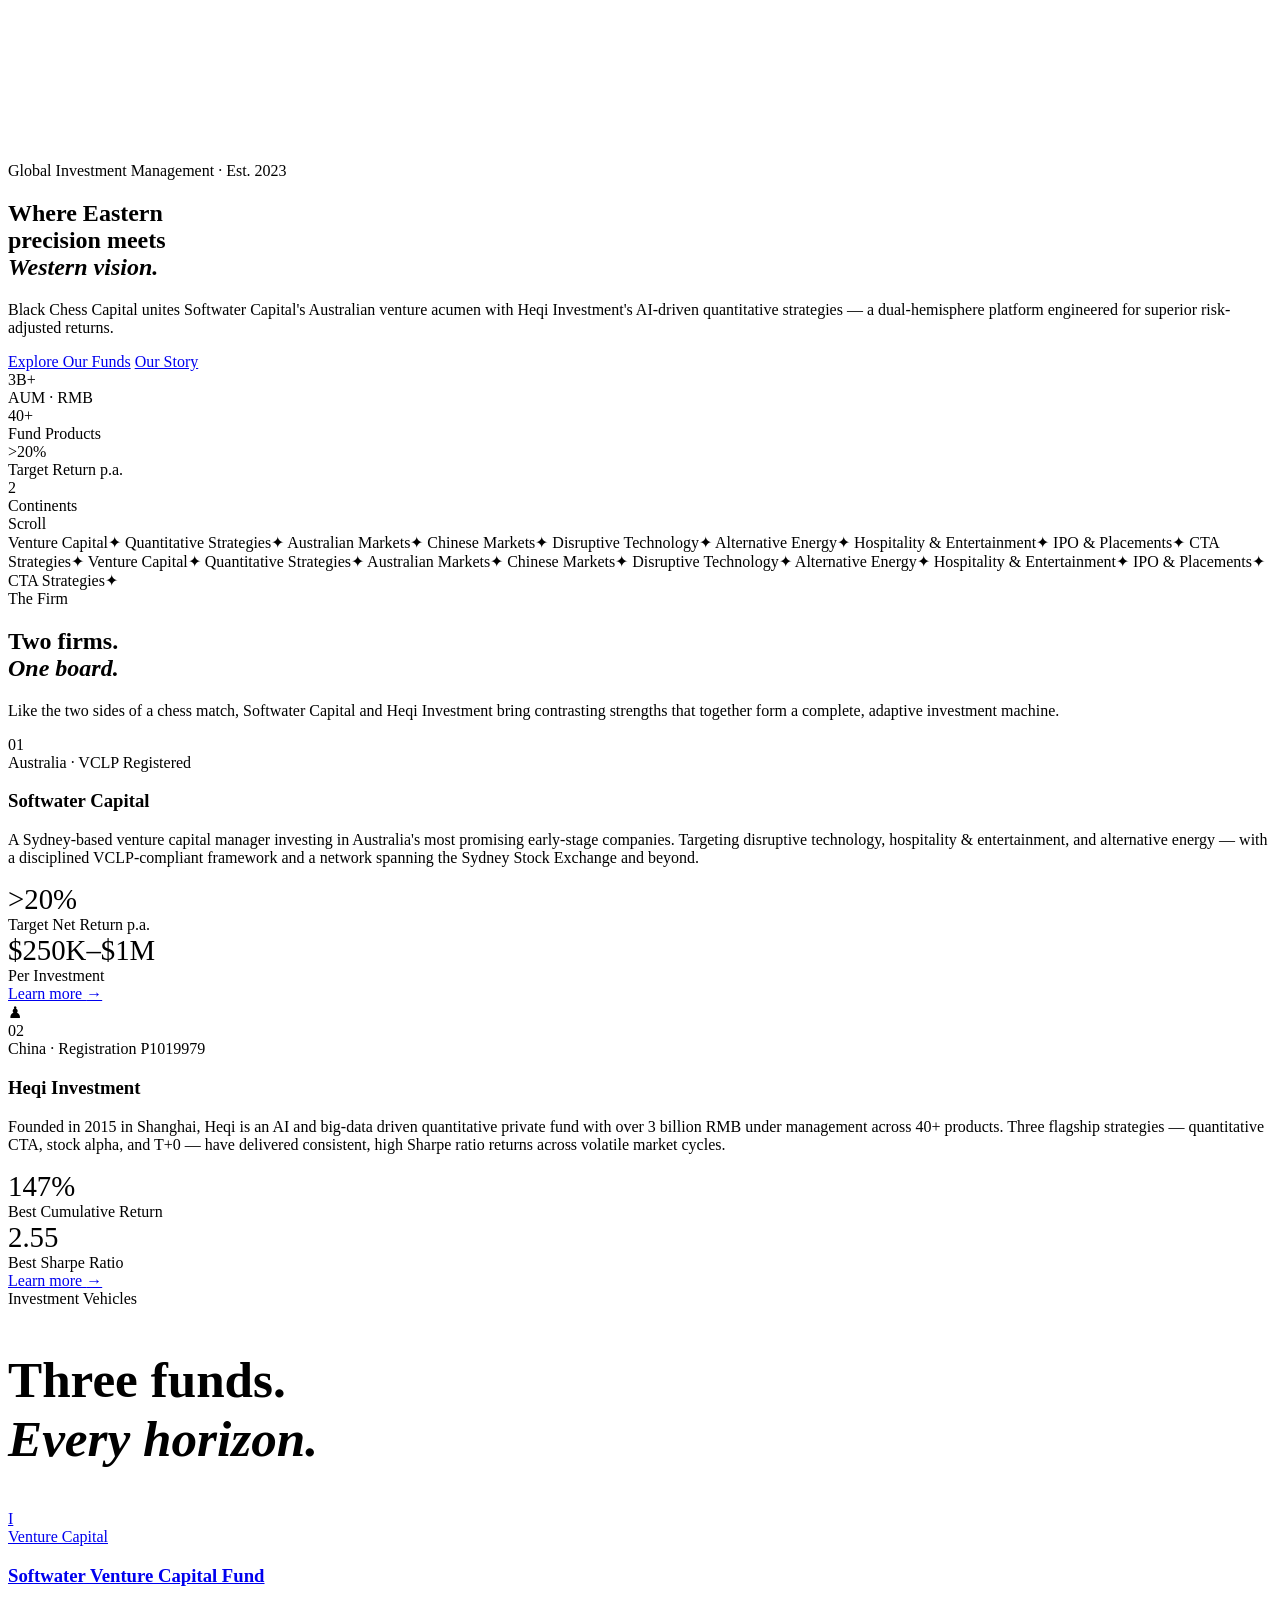
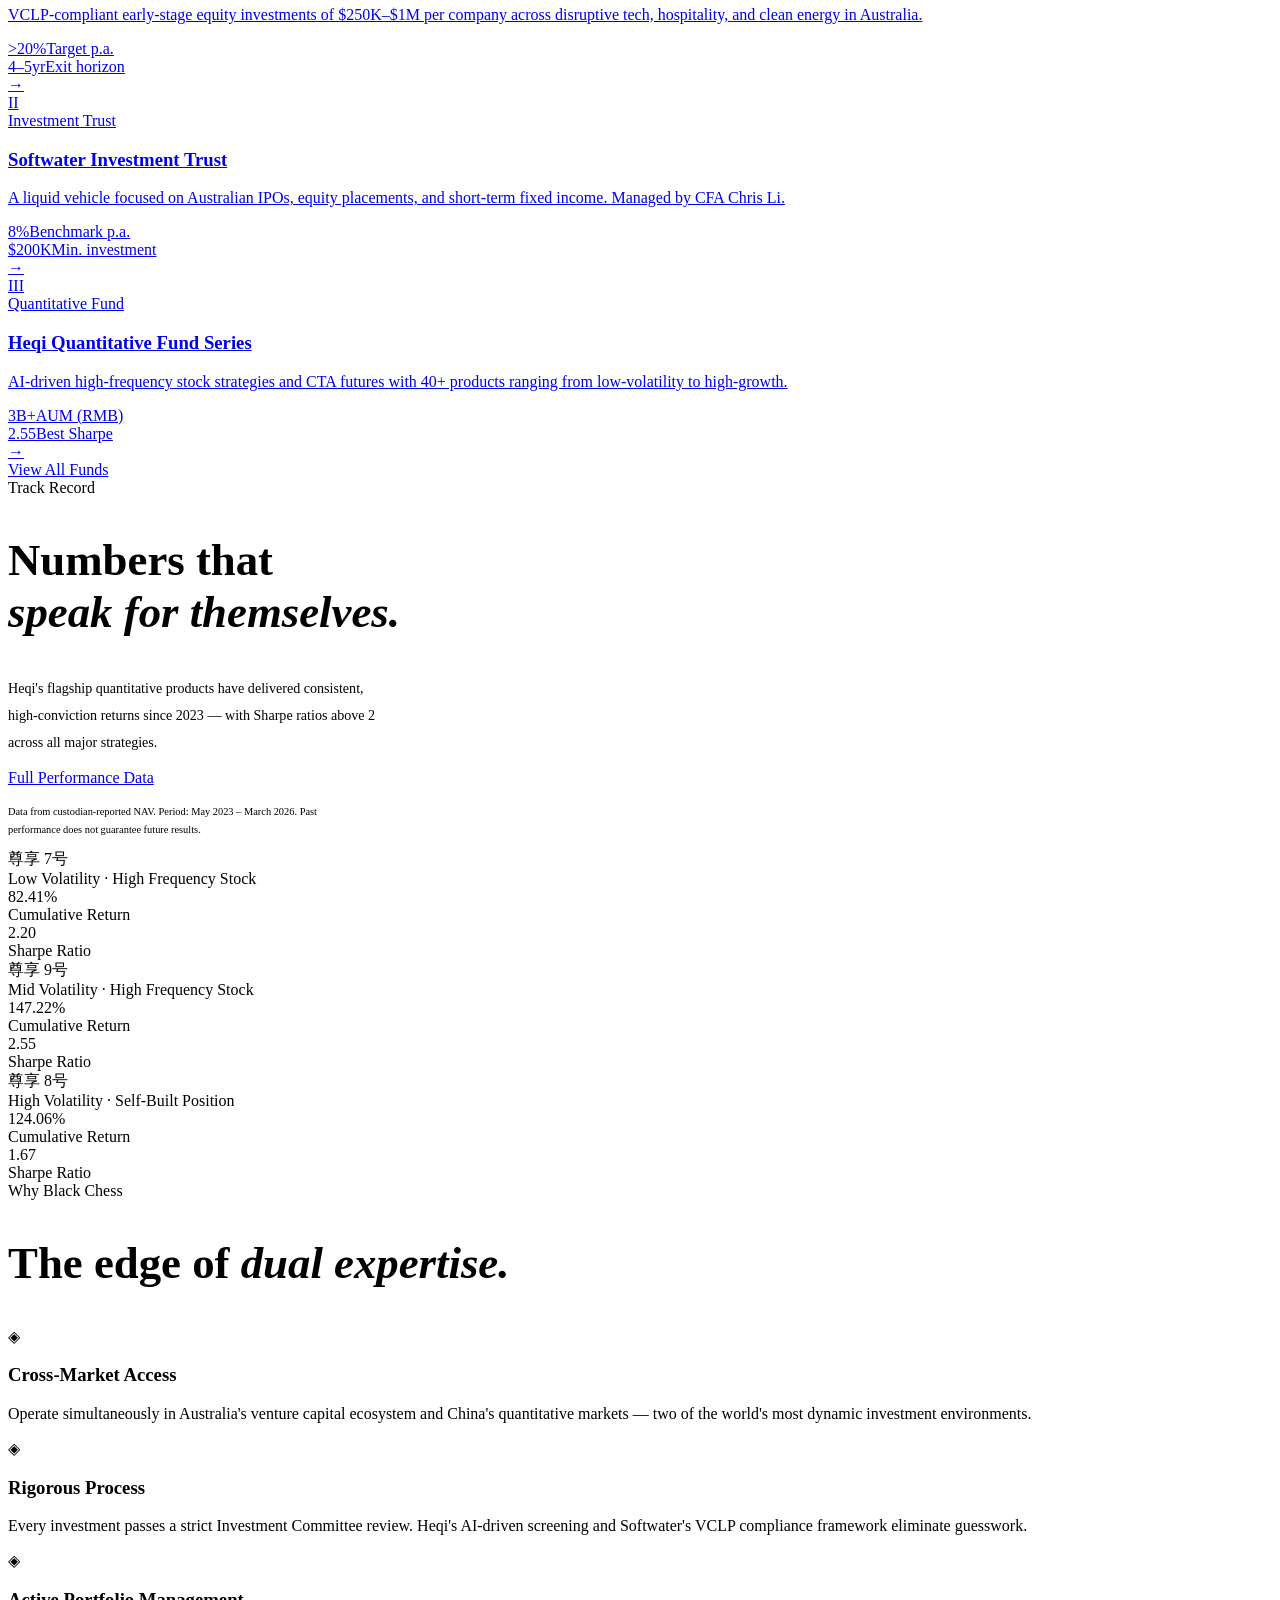
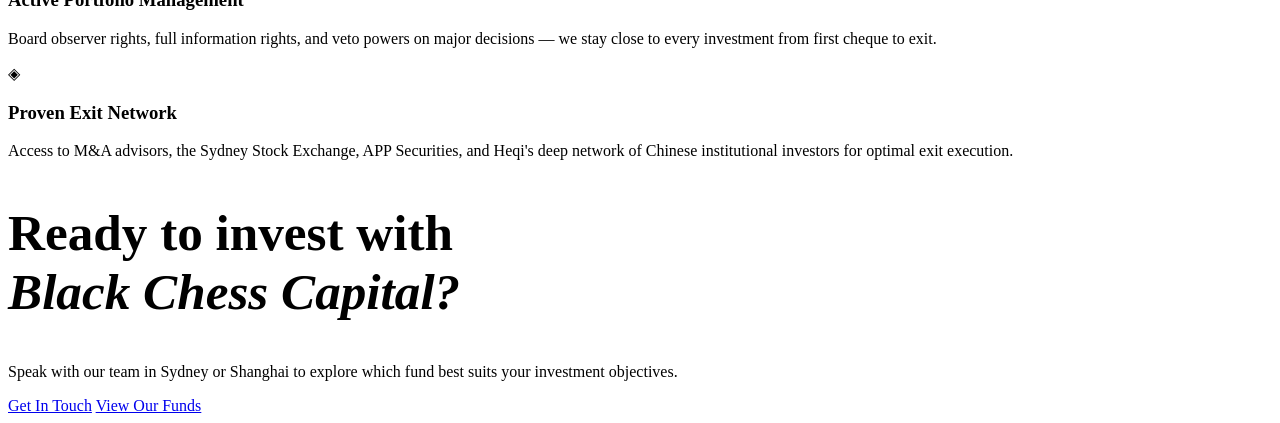
==== static/index.html @ c675e791 "move files" ====
<!DOCTYPE html>
<html lang="en">
<head>
  <meta charset="UTF-8">
  <meta name="viewport" content="width=device-width, initial-scale=1.0">
  <title>Black Chess Capital — Global Investment Management</title>
  <meta name="description" content="Black Chess Capital combines Softwater Capital's Australian venture expertise with Heqi Investment's quantitative precision — a dual-hemisphere platform for sophisticated global investors.">
  <link rel="stylesheet" href="css/global.css">
  <link rel="stylesheet" href="css/home.css">
</head>
<body>

<!-- ═══════════════════════════════════════════════
  HERO
═══════════════════════════════════════════════ -->
<section id="hero">
  <div class="hero-bg"></div>
  <canvas id="hero-canvas"></canvas>

  <div class="hero-content">
    <div class="eyebrow reveal">Global Investment Management · Est. 2023</div>

    <h1 class="display hero-title reveal reveal-delay-1">
      Where Eastern<br>precision meets<br><em>Western vision.</em>
    </h1>

    <p class="hero-desc reveal reveal-delay-2">
      Black Chess Capital unites Softwater Capital's Australian venture acumen 
      with Heqi Investment's AI-driven quantitative strategies — a 
      dual-hemisphere platform engineered for superior risk-adjusted returns.
    </p>

    <div class="hero-cta reveal reveal-delay-3">
      <a href="funds.html" class="btn btn-gold btn-arrow">Explore Our Funds</a>
      <a href="about.html" class="btn btn-outline">Our Story</a>
    </div>
  </div>

  <div class="hero-stats reveal reveal-delay-4">
    <div class="hero-stat">
      <div class="stat-num">3B<span class="stat-plus">+</span></div>
      <div class="stat-label">AUM · RMB</div>
    </div>
    <div class="hero-stat-divider"></div>
    <div class="hero-stat">
      <div class="stat-num">40<span class="stat-plus">+</span></div>
      <div class="stat-label">Fund Products</div>
    </div>
    <div class="hero-stat-divider"></div>
    <div class="hero-stat">
      <div class="stat-num">&gt;20<span class="stat-plus">%</span></div>
      <div class="stat-label">Target Return p.a.</div>
    </div>
    <div class="hero-stat-divider"></div>
    <div class="hero-stat">
      <div class="stat-num">2</div>
      <div class="stat-label">Continents</div>
    </div>
  </div>

  <div class="hero-scroll">
    <div class="scroll-line"></div>
    <span>Scroll</span>
  </div>
</section>

<!-- ═══════════════════════════════════════════════
  INTRO MARQUEE
═══════════════════════════════════════════════ -->
<div class="marquee-wrap">
  <div class="marquee-track">
    <span>Venture Capital</span><span class="sep">✦</span>
    <span>Quantitative Strategies</span><span class="sep">✦</span>
    <span>Australian Markets</span><span class="sep">✦</span>
    <span>Chinese Markets</span><span class="sep">✦</span>
    <span>Disruptive Technology</span><span class="sep">✦</span>
    <span>Alternative Energy</span><span class="sep">✦</span>
    <span>Hospitality &amp; Entertainment</span><span class="sep">✦</span>
    <span>IPO &amp; Placements</span><span class="sep">✦</span>
    <span>CTA Strategies</span><span class="sep">✦</span>
    <span>Venture Capital</span><span class="sep">✦</span>
    <span>Quantitative Strategies</span><span class="sep">✦</span>
    <span>Australian Markets</span><span class="sep">✦</span>
    <span>Chinese Markets</span><span class="sep">✦</span>
    <span>Disruptive Technology</span><span class="sep">✦</span>
    <span>Alternative Energy</span><span class="sep">✦</span>
    <span>Hospitality &amp; Entertainment</span><span class="sep">✦</span>
    <span>IPO &amp; Placements</span><span class="sep">✦</span>
    <span>CTA Strategies</span><span class="sep">✦</span>
  </div>
</div>

<!-- ═══════════════════════════════════════════════
  TWO PILLARS
═══════════════════════════════════════════════ -->
<section class="section" id="pillars">
  <div class="container">
    <div class="pillars-header reveal">
      <div class="eyebrow">The Firm</div>
      <h2 class="display pillars-title">Two firms.<br><em>One board.</em></h2>
      <p class="pillars-sub">
        Like the two sides of a chess match, Softwater Capital and Heqi Investment 
        bring contrasting strengths that together form a complete, adaptive investment machine.
      </p>
    </div>

    <div class="pillars-grid">
      <!-- Softwater -->
      <div class="pillar-card reveal reveal-delay-1">
        <div class="pillar-num">01</div>
        <div class="pillar-badge">Australia · VCLP Registered</div>
        <h3 class="pillar-name">Softwater Capital</h3>
        <p class="pillar-desc">
          A Sydney-based venture capital manager investing in Australia's most 
          promising early-stage companies. Targeting disruptive technology, 
          hospitality &amp; entertainment, and alternative energy — with a 
          disciplined VCLP-compliant framework and a network spanning the 
          Sydney Stock Exchange and beyond.
        </p>
        <div class="pillar-metrics">
          <div>
            <div class="stat-num" style="font-size:1.8rem;">&gt;20%</div>
            <div class="stat-label">Target Net Return p.a.</div>
          </div>
          <div>
            <div class="stat-num" style="font-size:1.8rem;">$250K–$1M</div>
            <div class="stat-label">Per Investment</div>
          </div>
        </div>
        <a href="about.html#softwater" class="pillar-link">
          Learn more <span>→</span>
        </a>
      </div>

      <!-- Divider chess piece -->
      <div class="pillars-divider reveal reveal-delay-2">
        <div class="chess-glyph">♟</div>
      </div>

      <!-- Heqi -->
      <div class="pillar-card reveal reveal-delay-3">
        <div class="pillar-num">02</div>
        <div class="pillar-badge">China · Registration P1019979</div>
        <h3 class="pillar-name">Heqi Investment</h3>
        <p class="pillar-desc">
          Founded in 2015 in Shanghai, Heqi is an AI and big-data driven 
          quantitative private fund with over 3 billion RMB under management 
          across 40+ products. Three flagship strategies — quantitative CTA, 
          stock alpha, and T+0 — have delivered consistent, high Sharpe ratio 
          returns across volatile market cycles.
        </p>
        <div class="pillar-metrics">
          <div>
            <div class="stat-num" style="font-size:1.8rem;">147%</div>
            <div class="stat-label">Best Cumulative Return</div>
          </div>
          <div>
            <div class="stat-num" style="font-size:1.8rem;">2.55</div>
            <div class="stat-label">Best Sharpe Ratio</div>
          </div>
        </div>
        <a href="about.html#heqi" class="pillar-link">
          Learn more <span>→</span>
        </a>
      </div>
    </div>
  </div>
</section>

<div class="divider"></div>

<!-- ═══════════════════════════════════════════════
  FUNDS OVERVIEW
═══════════════════════════════════════════════ -->
<section class="section" id="funds-overview">
  <div class="container">
    <div class="section-header reveal">
      <div class="eyebrow">Investment Vehicles</div>
      <h2 class="display" style="font-size:clamp(2.2rem,4vw,3.2rem);">Three funds.<br><em>Every horizon.</em></h2>
    </div>

    <div class="funds-grid">
      <a href="funds.html#vc-fund" class="fund-tile reveal reveal-delay-1">
        <div class="fund-tile-num">I</div>
        <div class="fund-tile-tag">Venture Capital</div>
        <h3 class="fund-tile-name">Softwater Venture Capital Fund</h3>
        <p class="fund-tile-desc">
          VCLP-compliant early-stage equity investments of $250K–$1M per company 
          across disruptive tech, hospitality, and clean energy in Australia.
        </p>
        <div class="fund-tile-stats">
          <div><span class="fund-stat-val">&gt;20%</span><span class="fund-stat-lbl">Target p.a.</span></div>
          <div><span class="fund-stat-val">4–5yr</span><span class="fund-stat-lbl">Exit horizon</span></div>
        </div>
        <div class="fund-tile-arrow">→</div>
      </a>

      <a href="funds.html#trust" class="fund-tile reveal reveal-delay-2">
        <div class="fund-tile-num">II</div>
        <div class="fund-tile-tag">Investment Trust</div>
        <h3 class="fund-tile-name">Softwater Investment Trust</h3>
        <p class="fund-tile-desc">
          A liquid vehicle focused on Australian IPOs, equity placements, 
          and short-term fixed income. Managed by CFA Chris Li.
        </p>
        <div class="fund-tile-stats">
          <div><span class="fund-stat-val">8%</span><span class="fund-stat-lbl">Benchmark p.a.</span></div>
          <div><span class="fund-stat-val">$200K</span><span class="fund-stat-lbl">Min. investment</span></div>
        </div>
        <div class="fund-tile-arrow">→</div>
      </a>

      <a href="funds.html#heqi" class="fund-tile reveal reveal-delay-3">
        <div class="fund-tile-num">III</div>
        <div class="fund-tile-tag">Quantitative Fund</div>
        <h3 class="fund-tile-name">Heqi Quantitative Fund Series</h3>
        <p class="fund-tile-desc">
          AI-driven high-frequency stock strategies and CTA futures 
          with 40+ products ranging from low-volatility to high-growth.
        </p>
        <div class="fund-tile-stats">
          <div><span class="fund-stat-val">3B+</span><span class="fund-stat-lbl">AUM (RMB)</span></div>
          <div><span class="fund-stat-val">2.55</span><span class="fund-stat-lbl">Best Sharpe</span></div>
        </div>
        <div class="fund-tile-arrow">→</div>
      </a>
    </div>

    <div class="funds-cta reveal">
      <a href="funds.html" class="btn btn-outline btn-arrow">View All Funds</a>
    </div>
  </div>
</section>

<div class="divider"></div>

<!-- ═══════════════════════════════════════════════
  PERFORMANCE SNAPSHOT
═══════════════════════════════════════════════ -->
<section class="section" id="perf-snapshot">
  <div class="container">
    <div class="perf-layout">
      <div class="perf-left reveal">
        <div class="eyebrow">Track Record</div>
        <h2 class="display" style="font-size:clamp(2rem,3.5vw,3rem);">
          Numbers that<br><em>speak for themselves.</em>
        </h2>
        <p style="font-size:0.88rem; color:var(--muted); margin-top:1.5rem; line-height:1.9; max-width:380px;">
          Heqi's flagship quantitative products have delivered consistent, 
          high-conviction returns since 2023 — with Sharpe ratios above 2 
          across all major strategies.
        </p>
        <a href="performance.html" class="btn btn-gold btn-arrow" style="margin-top:2rem;">
          Full Performance Data
        </a>
        <p style="font-size:0.65rem; color:var(--muted2); margin-top:1rem; max-width:320px; line-height:1.7;">
          Data from custodian-reported NAV. Period: May 2023 – March 2026. 
          Past performance does not guarantee future results.
        </p>
      </div>

      <div class="perf-right">
        <div class="perf-card reveal reveal-delay-1">
          <div class="perf-card-name">尊享 7号</div>
          <div class="perf-card-strategy">Low Volatility · High Frequency Stock</div>
          <div class="perf-card-nums">
            <div>
              <div class="perf-big-num">82.41%</div>
              <div class="stat-label">Cumulative Return</div>
            </div>
            <div>
              <div class="perf-big-num">2.20</div>
              <div class="stat-label">Sharpe Ratio</div>
            </div>
          </div>
          <div class="perf-bar-wrap">
            <div class="perf-bar" style="--w:56%"></div>
          </div>
        </div>

        <div class="perf-card reveal reveal-delay-2">
          <div class="perf-card-name">尊享 9号</div>
          <div class="perf-card-strategy">Mid Volatility · High Frequency Stock</div>
          <div class="perf-card-nums">
            <div>
              <div class="perf-big-num">147.22%</div>
              <div class="stat-label">Cumulative Return</div>
            </div>
            <div>
              <div class="perf-big-num">2.55</div>
              <div class="stat-label">Sharpe Ratio</div>
            </div>
          </div>
          <div class="perf-bar-wrap">
            <div class="perf-bar" style="--w:100%"></div>
          </div>
        </div>

        <div class="perf-card reveal reveal-delay-3">
          <div class="perf-card-name">尊享 8号</div>
          <div class="perf-card-strategy">High Volatility · Self-Built Position</div>
          <div class="perf-card-nums">
            <div>
              <div class="perf-big-num">124.06%</div>
              <div class="stat-label">Cumulative Return</div>
            </div>
            <div>
              <div class="perf-big-num">1.67</div>
              <div class="stat-label">Sharpe Ratio</div>
            </div>
          </div>
          <div class="perf-bar-wrap">
            <div class="perf-bar" style="--w:84%"></div>
          </div>
        </div>
      </div>
    </div>
  </div>
</section>

<div class="divider"></div>

<!-- ═══════════════════════════════════════════════
  WHY BLACK CHESS
═══════════════════════════════════════════════ -->
<section class="section" id="why">
  <div class="container">
    <div class="why-header reveal">
      <div class="eyebrow">Why Black Chess</div>
      <h2 class="display" style="font-size:clamp(2rem,3.5vw,3rem);">
        The edge of <em>dual expertise.</em>
      </h2>
    </div>

    <div class="why-grid">
      <div class="why-item reveal reveal-delay-1">
        <div class="why-icon">◈</div>
        <h3 class="why-title">Cross-Market Access</h3>
        <p class="why-desc">
          Operate simultaneously in Australia's venture capital ecosystem and 
          China's quantitative markets — two of the world's most dynamic 
          investment environments.
        </p>
      </div>
      <div class="why-item reveal reveal-delay-2">
        <div class="why-icon">◈</div>
        <h3 class="why-title">Rigorous Process</h3>
        <p class="why-desc">
          Every investment passes a strict Investment Committee review. 
          Heqi's AI-driven screening and Softwater's VCLP compliance 
          framework eliminate guesswork.
        </p>
      </div>
      <div class="why-item reveal reveal-delay-3">
        <div class="why-icon">◈</div>
        <h3 class="why-title">Active Portfolio Management</h3>
        <p class="why-desc">
          Board observer rights, full information rights, and veto powers on 
          major decisions — we stay close to every investment from first 
          cheque to exit.
        </p>
      </div>
      <div class="why-item reveal reveal-delay-4">
        <div class="why-icon">◈</div>
        <h3 class="why-title">Proven Exit Network</h3>
        <p class="why-desc">
          Access to M&amp;A advisors, the Sydney Stock Exchange, APP Securities, 
          and Heqi's deep network of Chinese institutional investors for 
          optimal exit execution.
        </p>
      </div>
    </div>
  </div>
</section>

<!-- ═══════════════════════════════════════════════
  CTA BANNER
═══════════════════════════════════════════════ -->
<section id="cta-banner">
  <div class="cta-banner-inner reveal">
    <h2 class="display" style="font-size:clamp(2rem,4vw,3.2rem);">
      Ready to invest with<br><em>Black Chess Capital?</em>
    </h2>
    <p>
      Speak with our team in Sydney or Shanghai to explore 
      which fund best suits your investment objectives.
    </p>
    <div class="cta-banner-btns">
      <a href="contact.html" class="btn btn-gold btn-arrow">Get In Touch</a>
      <a href="funds.html" class="btn btn-outline">View Our Funds</a>
    </div>
  </div>
</section>

<script src="js/components.js"></script>
<script src="js/home.js"></script>
</body>
</html>
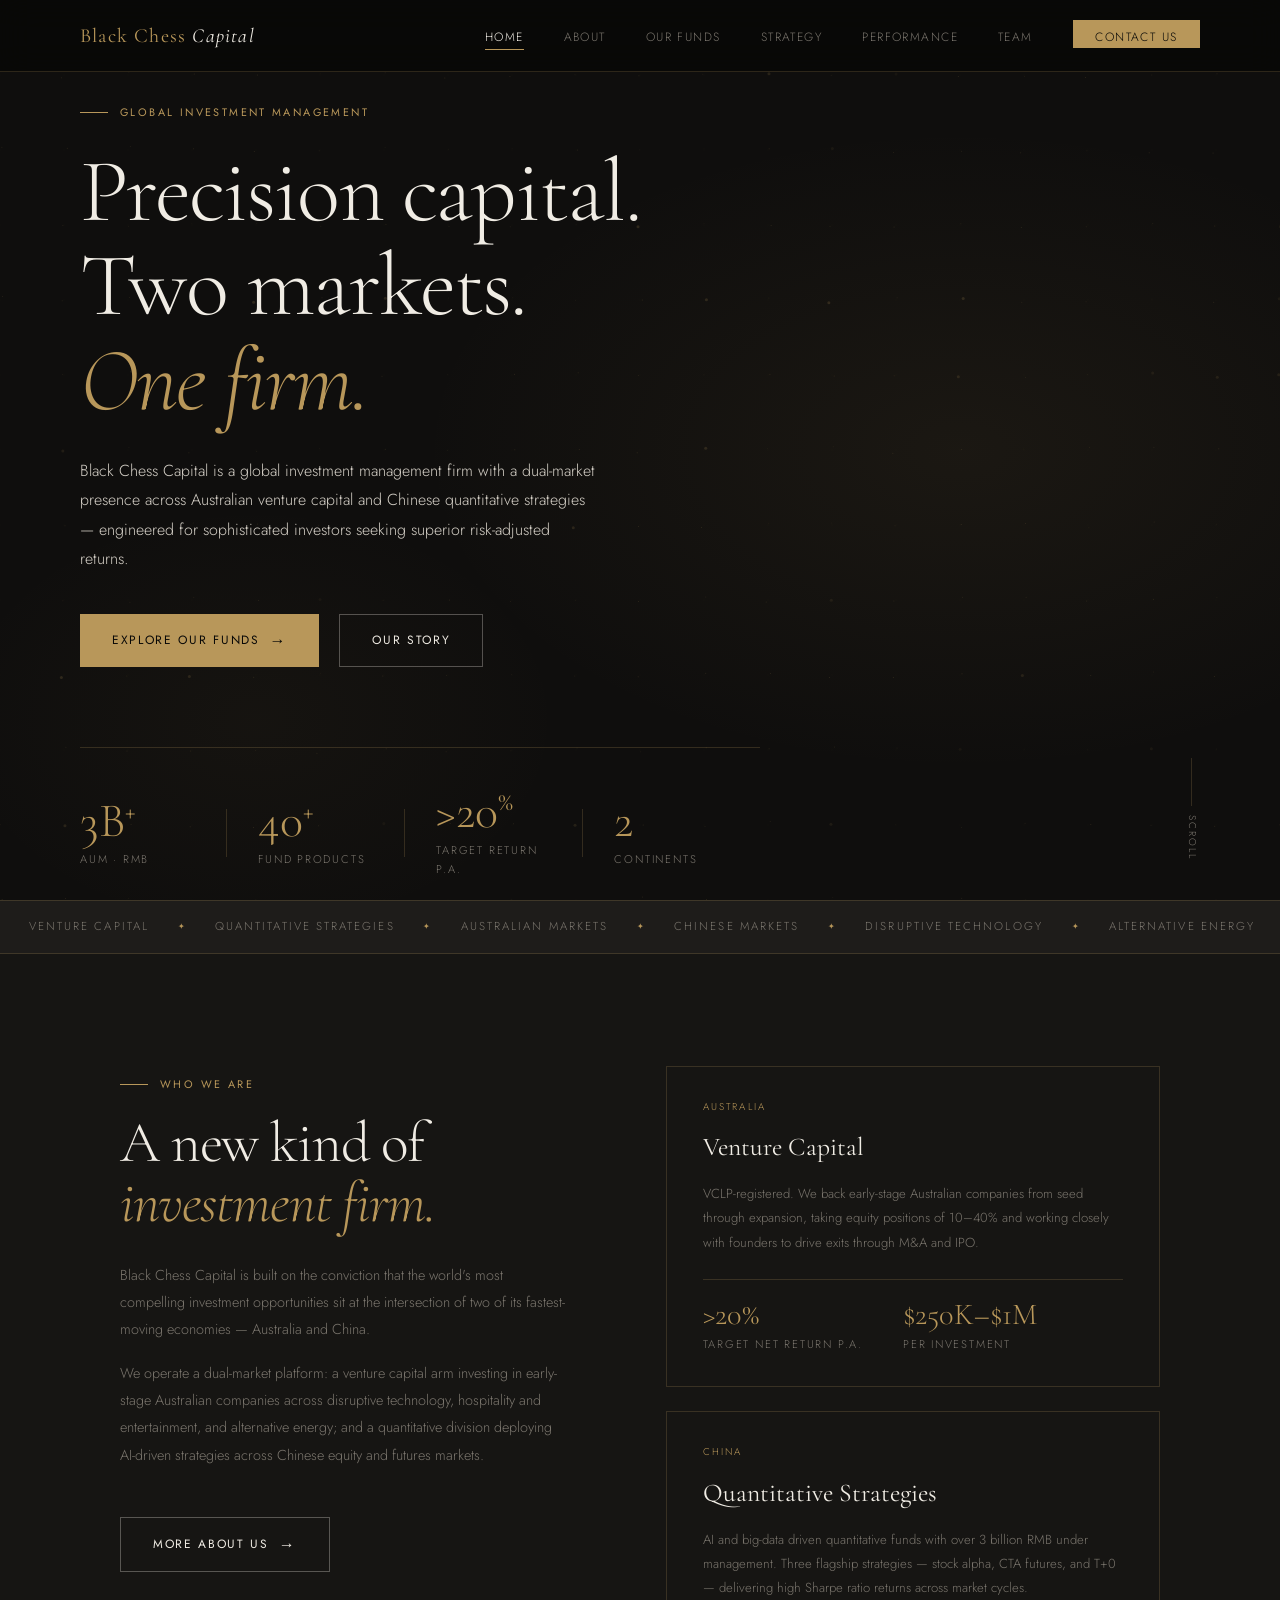
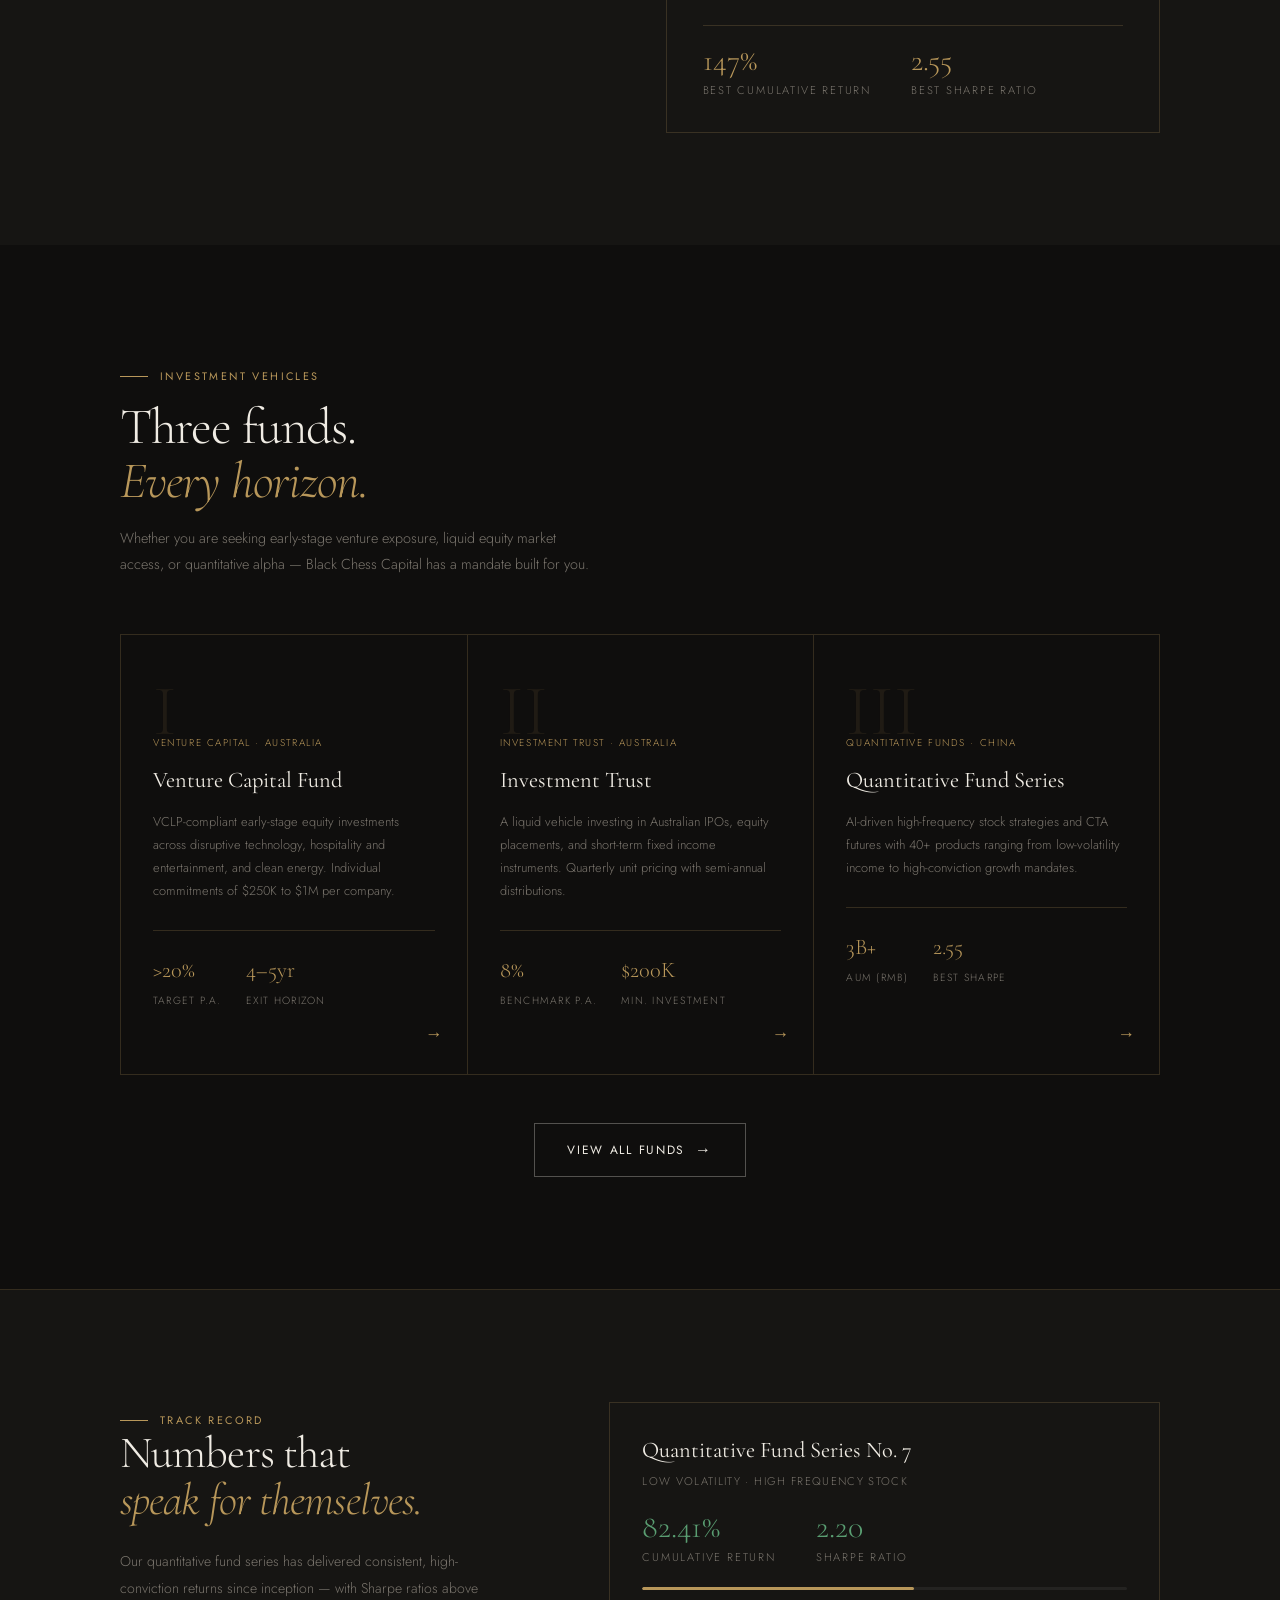
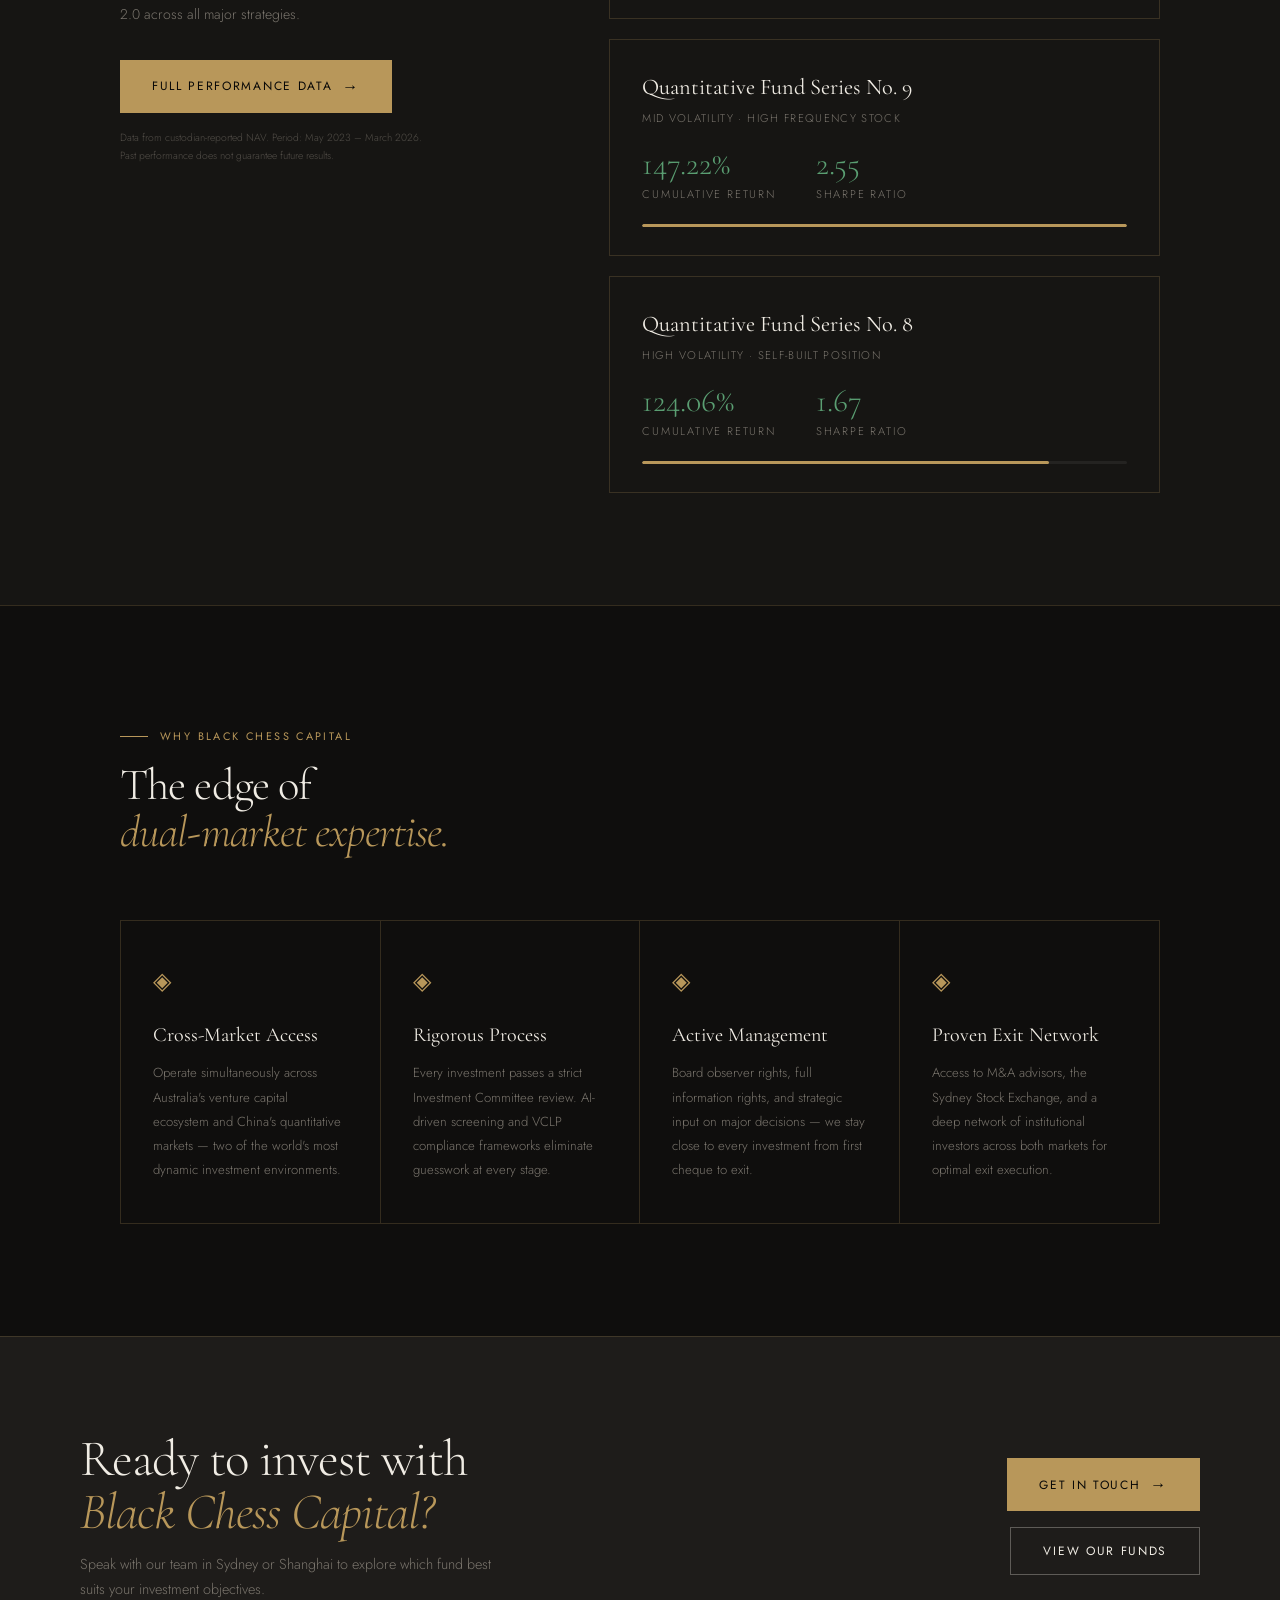
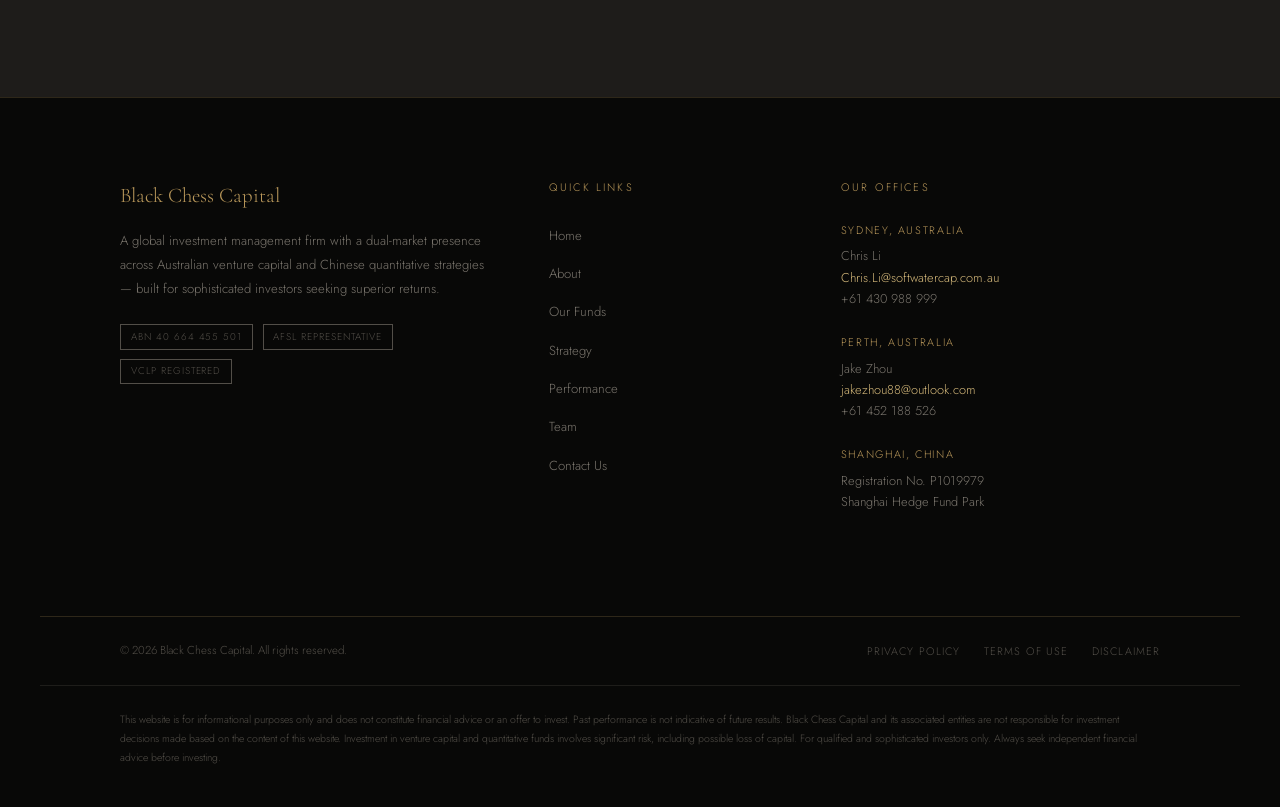
==== commit 6ddfb992: "modified home page" ====
--- a/static/index.html
+++ b/static/index.html
@@ -4,69 +4,262 @@
   <meta charset="UTF-8">
   <meta name="viewport" content="width=device-width, initial-scale=1.0">
   <title>Black Chess Capital — Global Investment Management</title>
-  <meta name="description" content="Black Chess Capital combines Softwater Capital's Australian venture expertise with Heqi Investment's quantitative precision — a dual-hemisphere platform for sophisticated global investors.">
-  <link rel="stylesheet" href="css/global.css">
-  <link rel="stylesheet" href="css/home.css">
+  <meta name="description" content="Black Chess Capital is a global investment management firm operating across Australian venture capital and Chinese quantitative markets.">
+  <link href="https://fonts.googleapis.com/css2?family=Cormorant+Garamond:ital,wght@0,300;0,400;0,500;1,300;1,400&family=Jost:wght@300;400;500&display=swap" rel="stylesheet">
+  <style>
+    :root {
+      --black:#080807; --dark:#0f0e0d; --dark2:#161513; --dark3:#1e1c1a;
+      --gold:#b8975a; --gold-light:#d4b87a; --gold-dim:rgba(184,151,90,0.12);
+      --gold-border:rgba(184,151,90,0.22); --white:#f0ece4; --off-white:#d4cfc6;
+      --muted:#7a756d; --muted2:#524e48; --green:#5a9e72; --nav-h:72px;
+    }
+    *,*::before,*::after{margin:0;padding:0;box-sizing:border-box}
+    html{scroll-behavior:smooth}
+    body{background:var(--dark);color:var(--white);font-family:'Jost',sans-serif;font-weight:300;line-height:1.7;overflow-x:hidden}
+    ::-webkit-scrollbar{width:4px}::-webkit-scrollbar-track{background:var(--black)}::-webkit-scrollbar-thumb{background:var(--gold-border);border-radius:2px}
+    ::selection{background:var(--gold);color:var(--black)}
+    a{color:inherit;text-decoration:none} p{color:var(--off-white)}
+    .section{padding:7rem 0;position:relative}
+    .container{max-width:1200px;margin:0 auto;padding:0 5rem}
+    .divider{height:0.5px;background:var(--gold-border)}
+    .display{font-family:'Cormorant Garamond',serif;font-weight:300;line-height:1.05;letter-spacing:-0.02em}
+    .display em{font-style:italic;color:var(--gold)}
+    .eyebrow{display:inline-flex;align-items:center;gap:12px;font-size:0.68rem;letter-spacing:0.22em;text-transform:uppercase;color:var(--gold);font-family:'Jost',sans-serif;font-weight:400}
+    .eyebrow::before{content:'';display:block;width:28px;height:0.5px;background:var(--gold);flex-shrink:0}
+    .stat-num{font-family:'Cormorant Garamond',serif;font-size:3rem;font-weight:300;color:var(--gold);line-height:1}
+    .stat-label{font-size:0.7rem;letter-spacing:0.16em;text-transform:uppercase;color:var(--muted);margin-top:0.3rem}
+    .btn{display:inline-flex;align-items:center;gap:10px;padding:0.8rem 2rem;font-family:'Jost',sans-serif;font-size:0.75rem;font-weight:400;letter-spacing:0.14em;text-transform:uppercase;cursor:pointer;transition:all 0.28s ease;border:none}
+    .btn-gold{background:var(--gold);color:var(--black)}.btn-gold:hover{background:var(--gold-light);transform:translateY(-1px)}
+    .btn-outline{background:transparent;color:var(--white);border:0.5px solid rgba(240,236,228,0.3)}.btn-outline:hover{border-color:var(--gold);color:var(--gold);transform:translateY(-1px)}
+    .btn-arrow::after{content:'→';font-size:1rem;transition:transform 0.2s}.btn-arrow:hover::after{transform:translateX(4px)}
+    .reveal{opacity:0;transform:translateY(28px);transition:opacity 0.75s ease,transform 0.75s ease}
+    .reveal.visible{opacity:1;transform:translateY(0)}
+    .reveal-delay-1{transition-delay:0.1s}.reveal-delay-2{transition-delay:0.2s}
+    .reveal-delay-3{transition-delay:0.3s}.reveal-delay-4{transition-delay:0.4s}
+
+    /* NAV */
+    #site-nav{position:fixed;top:0;left:0;right:0;height:var(--nav-h);z-index:1000;display:flex;align-items:center;justify-content:space-between;padding:0 5rem;background:rgba(8,8,7,0.92);backdrop-filter:blur(16px);border-bottom:0.5px solid var(--gold-border);transition:background 0.3s}
+    .nav-logo{font-family:'Cormorant Garamond',serif;font-size:1.25rem;font-weight:400;color:var(--gold);letter-spacing:0.06em}
+    .nav-logo span{color:var(--white);font-style:italic}
+    .nav-links{display:flex;align-items:center;gap:2.5rem;list-style:none}
+    .nav-links a{font-size:0.75rem;letter-spacing:0.12em;text-transform:uppercase;color:var(--muted);transition:color 0.25s;position:relative;padding-bottom:2px}
+    .nav-links a::after{content:'';position:absolute;bottom:-2px;left:0;right:0;height:0.5px;background:var(--gold);transform:scaleX(0);transition:transform 0.25s}
+    .nav-links a:hover,.nav-links a.active{color:var(--white)}.nav-links a:hover::after,.nav-links a.active::after{transform:scaleX(1)}
+    .nav-cta{background:var(--gold)!important;color:var(--black)!important;padding:0.5rem 1.4rem}.nav-cta:hover{background:var(--gold-light)!important}.nav-cta::after{display:none!important}
+    .hamburger{display:none;flex-direction:column;gap:5px;cursor:pointer;background:none;border:none;padding:4px}
+    .hamburger span{display:block;width:22px;height:0.5px;background:var(--white);transition:all 0.3s}
+
+    /* HERO */
+    #hero{position:relative;min-height:100vh;display:flex;flex-direction:column;justify-content:center;padding:0 5rem;overflow:hidden}
+    .hero-bg{position:absolute;inset:0;background:radial-gradient(ellipse 65% 55% at 75% 50%,rgba(184,151,90,0.07) 0%,transparent 65%),radial-gradient(ellipse 40% 40% at 20% 80%,rgba(184,151,90,0.04) 0%,transparent 60%)}
+    #hero-canvas{position:absolute;inset:0;width:100%;height:100%;opacity:0.3}
+    .hero-content{position:relative;z-index:2;max-width:720px;padding-top:var(--nav-h)}
+    .hero-title{font-size:clamp(3.2rem,7vw,6.5rem);margin:1.5rem 0 1.75rem}
+    .hero-desc{font-size:1rem;color:var(--off-white);line-height:1.85;max-width:520px;margin-bottom:2.5rem;opacity:0.8}
+    .hero-cta{display:flex;gap:1.25rem;flex-wrap:wrap}
+    .hero-stats{position:relative;z-index:2;display:flex;align-items:center;margin-top:5rem;padding-top:2.5rem;border-top:0.5px solid var(--gold-border);max-width:680px}
+    .hero-stat{flex:1;padding-right:2rem}
+    .hero-stat-div{width:0.5px;height:48px;background:var(--gold-border);margin-right:2rem;flex-shrink:0}
+    .stat-plus{font-size:0.55em;vertical-align:super;color:var(--gold)}
+    .hero-scroll{position:absolute;bottom:2.5rem;right:5rem;z-index:2;display:flex;flex-direction:column;align-items:center;gap:0.6rem}
+    .scroll-line{width:0.5px;height:48px;background:var(--gold-border);animation:scrollPulse 2s ease-in-out infinite}
+    @keyframes scrollPulse{0%,100%{opacity:0.3;transform:scaleY(0.6)}50%{opacity:1;transform:scaleY(1)}}
+    .hero-scroll span{font-size:0.62rem;letter-spacing:0.2em;text-transform:uppercase;color:var(--muted);writing-mode:vertical-rl}
+
+    /* MARQUEE */
+    .marquee-wrap{background:var(--dark3);border-top:0.5px solid var(--gold-border);border-bottom:0.5px solid var(--gold-border);overflow:hidden;padding:1rem 0}
+    .marquee-track{display:flex;width:max-content;animation:marquee 36s linear infinite}
+    .marquee-track span{font-size:0.72rem;letter-spacing:0.18em;text-transform:uppercase;color:var(--muted);padding:0 1.8rem;white-space:nowrap}
+    .marquee-track .sep{color:var(--gold);padding:0;font-size:0.5rem;display:flex;align-items:center}
+    @keyframes marquee{from{transform:translateX(0)}to{transform:translateX(-50%)}}
+
+    /* WHO WE ARE */
+    #who{background:var(--dark2)}
+    .who-grid{display:grid;grid-template-columns:1fr 1.1fr;gap:6rem;align-items:start}
+    .who-title{font-size:clamp(2.4rem,4.5vw,3.8rem);margin:1.2rem 0 1.75rem}
+    .who-body{font-size:0.9rem;color:var(--muted);line-height:1.9;margin-bottom:1rem}
+    .who-right{display:flex;flex-direction:column;gap:1.5rem}
+    .who-market-card{border:0.5px solid var(--gold-border);padding:2rem 2.25rem;transition:border-color 0.3s}
+    .who-market-card:hover{border-color:rgba(184,151,90,0.5)}
+    .who-market-label{font-size:0.62rem;letter-spacing:0.22em;text-transform:uppercase;color:var(--gold);margin-bottom:0.6rem}
+    .who-market-title{font-family:'Cormorant Garamond',serif;font-size:1.6rem;font-weight:400;margin-bottom:0.85rem}
+    .who-market-desc{font-size:0.82rem;color:var(--muted);line-height:1.85;margin-bottom:1.5rem}
+    .who-market-stats{display:flex;gap:2.5rem;padding-top:1.25rem;border-top:0.5px solid var(--gold-border)}
+
+    /* FUNDS */
+    #funds-overview{background:var(--dark)}
+    .section-header{margin-bottom:3.5rem}
+    .section-header .eyebrow{margin-bottom:1rem}
+    .funds-grid{display:grid;grid-template-columns:repeat(3,1fr)}
+    .fund-tile{border:0.5px solid var(--gold-border);border-right:none;padding:2.5rem 2rem;position:relative;display:block;transition:background 0.3s,border-color 0.3s;overflow:hidden}
+    .fund-tile:last-child{border-right:0.5px solid var(--gold-border)}
+    .fund-tile::before{content:'';position:absolute;inset:0;background:var(--gold-dim);opacity:0;transition:opacity 0.3s}
+    .fund-tile:hover::before{opacity:1}
+    .fund-tile:hover{border-color:rgba(184,151,90,0.45)}
+    .fund-tile-num{font-family:'Cormorant Garamond',serif;font-size:4.5rem;font-weight:300;color:rgba(184,151,90,0.1);line-height:1;margin-bottom:-0.75rem}
+    .fund-tile-tag{font-size:0.62rem;letter-spacing:0.16em;text-transform:uppercase;color:var(--gold);display:block;margin-bottom:0.85rem}
+    .fund-tile-name{font-family:'Cormorant Garamond',serif;font-size:1.4rem;font-weight:400;margin-bottom:1rem;line-height:1.25;color:var(--white)}
+    .fund-tile-desc{font-size:0.8rem;color:var(--muted);line-height:1.8;margin-bottom:1.75rem}
+    .fund-tile-stats{display:flex;gap:1.5rem;margin-bottom:1.5rem;padding-top:1.25rem;border-top:0.5px solid var(--gold-border)}
+    .fund-tile-stats>div{display:flex;flex-direction:column;gap:0.2rem}
+    .fund-stat-val{font-family:'Cormorant Garamond',serif;font-size:1.4rem;font-weight:300;color:var(--gold);display:block}
+    .fund-stat-lbl{font-size:0.65rem;letter-spacing:0.12em;text-transform:uppercase;color:var(--muted);display:block}
+    .fund-tile-arrow{font-size:1.1rem;color:var(--gold);position:absolute;bottom:1.5rem;right:1.5rem;transition:transform 0.2s}
+    .fund-tile:hover .fund-tile-arrow{transform:translate(4px,-2px)}
+    .funds-cta{margin-top:3rem;text-align:center}
+
+    /* PERFORMANCE */
+    #perf-snapshot{background:var(--dark2)}
+    .perf-layout{display:grid;grid-template-columns:1fr 1.4fr;gap:6rem;align-items:start}
+    .perf-right{display:flex;flex-direction:column;gap:1.25rem}
+    .perf-card{border:0.5px solid var(--gold-border);padding:1.75rem 2rem;transition:border-color 0.3s}
+    .perf-card:hover{border-color:rgba(184,151,90,0.5)}
+    .perf-card-name{font-family:'Cormorant Garamond',serif;font-size:1.4rem;font-weight:400;margin-bottom:0.2rem}
+    .perf-card-strategy{font-size:0.7rem;letter-spacing:0.12em;text-transform:uppercase;color:var(--muted);margin-bottom:1.25rem}
+    .perf-card-nums{display:flex;gap:2.5rem;margin-bottom:1.25rem}
+    .perf-big-num{font-family:'Cormorant Garamond',serif;font-size:2rem;font-weight:300;color:var(--green);line-height:1}
+    .perf-bar-wrap{height:3px;background:rgba(255,255,255,0.06);border-radius:2px;overflow:hidden}
+    .perf-bar{height:100%;width:var(--w);background:var(--gold);border-radius:2px}
+
+    /* WHY */
+    #why{background:var(--dark)}
+    .why-header{margin-bottom:4rem}.why-header .eyebrow{margin-bottom:1rem}
+    .why-grid{display:grid;grid-template-columns:repeat(4,1fr);border:0.5px solid var(--gold-border)}
+    .why-item{padding:2.5rem 2rem;border-right:0.5px solid var(--gold-border);transition:background 0.3s}
+    .why-item:last-child{border-right:none}.why-item:hover{background:var(--gold-dim)}
+    .why-icon{font-size:1.5rem;color:var(--gold);margin-bottom:1.25rem;display:block}
+    .why-title{font-family:'Cormorant Garamond',serif;font-size:1.25rem;font-weight:400;margin-bottom:0.85rem;line-height:1.3}
+    .why-desc{font-size:0.82rem;color:var(--muted);line-height:1.85}
+
+    /* CTA BANNER */
+    #cta-banner{background:var(--dark3);border-top:0.5px solid var(--gold-border);padding:6rem 5rem}
+    .cta-banner-inner{max-width:1200px;margin:0 auto;display:grid;grid-template-columns:1fr auto;gap:3rem 5rem;align-items:center}
+    .cta-banner-inner p{font-size:0.9rem;color:var(--muted);max-width:420px;margin-top:0.75rem}
+    .cta-banner-btns{display:flex;flex-direction:column;gap:1rem;align-items:flex-end}
+
+    /* FOOTER */
+    #site-footer{background:var(--black);border-top:0.5px solid var(--gold-border)}
+    .footer-main{display:grid;grid-template-columns:1.6fr 1fr 1.4fr;gap:4rem;padding:5rem;max-width:1200px;margin:0 auto}
+    .footer-brand-name{font-family:'Cormorant Garamond',serif;font-size:1.3rem;color:var(--gold);margin-bottom:1rem}
+    .footer-brand-desc{font-size:0.82rem;color:var(--muted);line-height:1.8;margin-bottom:1.5rem}
+    .footer-tags{display:flex;gap:0.6rem;flex-wrap:wrap}
+    .footer-tags span{font-size:0.62rem;letter-spacing:0.1em;text-transform:uppercase;color:var(--muted2);border:0.5px solid var(--muted2);padding:0.2rem 0.6rem}
+    .footer-col-title{font-size:0.68rem;letter-spacing:0.2em;text-transform:uppercase;color:var(--gold);margin-bottom:1.5rem}
+    .footer-links{list-style:none;display:flex;flex-direction:column;gap:0.7rem}
+    .footer-links a{font-size:0.82rem;color:var(--muted);transition:color 0.2s}
+    .footer-links a:hover{color:var(--gold)}
+    .footer-office{margin-bottom:1.5rem}
+    .footer-office-city{font-size:0.68rem;letter-spacing:0.15em;text-transform:uppercase;color:var(--gold);margin-bottom:0.4rem}
+    .footer-office p{font-size:0.8rem;color:var(--muted);line-height:1.65}
+    .footer-office a{color:var(--gold-light);transition:color 0.2s}.footer-office a:hover{color:var(--gold)}
+    .footer-bottom{border-top:0.5px solid var(--gold-border);padding:1.5rem 5rem;max-width:1200px;margin:0 auto;display:flex;justify-content:space-between;align-items:center;gap:1rem;flex-wrap:wrap}
+    .footer-copy{font-size:0.72rem;color:var(--muted2)}
+    .footer-legal{display:flex;gap:1.5rem}
+    .footer-legal a{font-size:0.68rem;letter-spacing:0.1em;text-transform:uppercase;color:var(--muted2);transition:color 0.2s}
+    .footer-legal a:hover{color:var(--muted)}
+    .footer-disclaimer{border-top:0.5px solid rgba(80,76,72,0.3);padding:1.5rem 5rem 2.5rem;max-width:1200px;margin:0 auto}
+    .footer-disclaimer p{font-size:0.66rem;color:var(--muted2);line-height:1.8}
+
+    /* RESPONSIVE */
+    @media(max-width:1100px){
+      .who-grid,.perf-layout{grid-template-columns:1fr;gap:3rem}
+      .funds-grid{grid-template-columns:1fr}
+      .fund-tile{border-right:0.5px solid var(--gold-border);border-bottom:none}
+      .fund-tile:last-child{border-bottom:0.5px solid var(--gold-border)}
+      .why-grid{grid-template-columns:1fr 1fr}
+      .why-item:nth-child(2){border-right:none}
+      .why-item:nth-child(3){border-top:0.5px solid var(--gold-border)}
+      .why-item:nth-child(4){border-top:0.5px solid var(--gold-border);border-right:none}
+      .cta-banner-inner{grid-template-columns:1fr}
+      .cta-banner-btns{flex-direction:row;align-items:flex-start}
+      .footer-main{grid-template-columns:1fr;gap:2.5rem;padding:3rem 1.5rem}
+      .footer-bottom,.footer-disclaimer{padding-left:1.5rem;padding-right:1.5rem}
+    }
+    @media(max-width:768px){
+      #site-nav{padding:0 1.5rem}
+      .nav-links{display:none;position:fixed;top:var(--nav-h);left:0;right:0;flex-direction:column;background:var(--black);padding:2rem 1.5rem;gap:1.5rem;border-bottom:0.5px solid var(--gold-border)}
+      .nav-links.open{display:flex}
+      .hamburger{display:flex}
+      #hero{padding:0 1.5rem}
+      .hero-stats{flex-wrap:wrap;gap:1.5rem}
+      .hero-stat-div{display:none}
+      .container{padding:0 1.5rem}
+      .section{padding:4rem 0}
+      .why-grid{grid-template-columns:1fr}
+      .why-item{border-right:none!important;border-bottom:0.5px solid var(--gold-border)}
+      .why-item:last-child{border-bottom:none}
+      #cta-banner{padding:4rem 1.5rem}
+      .hero-scroll{display:none}
+    }
+  </style>
 </head>
 <body>
 
-<!-- ═══════════════════════════════════════════════
-  HERO
-═══════════════════════════════════════════════ -->
+<!-- NAV -->
+<nav id="site-nav">
+  <a class="nav-logo" href="index.html">Black Chess <span>Capital</span></a>
+  <ul class="nav-links" id="nav-links">
+    <li><a href="index.html" class="active">Home</a></li>
+    <li><a href="about.html">About</a></li>
+    <li><a href="funds.html">Our Funds</a></li>
+    <li><a href="strategy.html">Strategy</a></li>
+    <li><a href="performance.html">Performance</a></li>
+    <li><a href="team.html">Team</a></li>
+    <li><a href="contact.html" class="nav-cta">Contact Us</a></li>
+  </ul>
+  <button class="hamburger" id="hamburger" aria-label="Toggle menu">
+    <span></span><span></span><span></span>
+  </button>
+</nav>
+
+<!-- HERO -->
 <section id="hero">
   <div class="hero-bg"></div>
   <canvas id="hero-canvas"></canvas>
-
   <div class="hero-content">
-    <div class="eyebrow reveal">Global Investment Management · Est. 2023</div>
-
+    <div class="eyebrow reveal">Global Investment Management</div>
     <h1 class="display hero-title reveal reveal-delay-1">
-      Where Eastern<br>precision meets<br><em>Western vision.</em>
+      Precision capital.<br>Two markets.<br><em>One firm.</em>
     </h1>
-
     <p class="hero-desc reveal reveal-delay-2">
-      Black Chess Capital unites Softwater Capital's Australian venture acumen 
-      with Heqi Investment's AI-driven quantitative strategies — a 
-      dual-hemisphere platform engineered for superior risk-adjusted returns.
+      Black Chess Capital is a global investment management firm with a
+      dual-market presence across Australian venture capital and Chinese
+      quantitative strategies — engineered for sophisticated investors
+      seeking superior risk-adjusted returns.
     </p>
-
     <div class="hero-cta reveal reveal-delay-3">
       <a href="funds.html" class="btn btn-gold btn-arrow">Explore Our Funds</a>
       <a href="about.html" class="btn btn-outline">Our Story</a>
     </div>
   </div>
-
   <div class="hero-stats reveal reveal-delay-4">
     <div class="hero-stat">
       <div class="stat-num">3B<span class="stat-plus">+</span></div>
       <div class="stat-label">AUM · RMB</div>
     </div>
-    <div class="hero-stat-divider"></div>
+    <div class="hero-stat-div"></div>
     <div class="hero-stat">
       <div class="stat-num">40<span class="stat-plus">+</span></div>
       <div class="stat-label">Fund Products</div>
     </div>
-    <div class="hero-stat-divider"></div>
+    <div class="hero-stat-div"></div>
     <div class="hero-stat">
       <div class="stat-num">&gt;20<span class="stat-plus">%</span></div>
       <div class="stat-label">Target Return p.a.</div>
     </div>
-    <div class="hero-stat-divider"></div>
+    <div class="hero-stat-div"></div>
     <div class="hero-stat">
       <div class="stat-num">2</div>
       <div class="stat-label">Continents</div>
     </div>
   </div>
-
   <div class="hero-scroll">
     <div class="scroll-line"></div>
     <span>Scroll</span>
   </div>
 </section>
 
-<!-- ═══════════════════════════════════════════════
-  INTRO MARQUEE
-═══════════════════════════════════════════════ -->
+<!-- MARQUEE -->
 <div class="marquee-wrap">
   <div class="marquee-track">
     <span>Venture Capital</span><span class="sep">✦</span>
@@ -90,78 +283,65 @@
   </div>
 </div>
 
-<!-- ═══════════════════════════════════════════════
-  TWO PILLARS
-═══════════════════════════════════════════════ -->
-<section class="section" id="pillars">
+<!-- WHO WE ARE -->
+<section class="section" id="who">
   <div class="container">
-    <div class="pillars-header reveal">
-      <div class="eyebrow">The Firm</div>
-      <h2 class="display pillars-title">Two firms.<br><em>One board.</em></h2>
-      <p class="pillars-sub">
-        Like the two sides of a chess match, Softwater Capital and Heqi Investment 
-        bring contrasting strengths that together form a complete, adaptive investment machine.
-      </p>
-    </div>
-
-    <div class="pillars-grid">
-      <!-- Softwater -->
-      <div class="pillar-card reveal reveal-delay-1">
-        <div class="pillar-num">01</div>
-        <div class="pillar-badge">Australia · VCLP Registered</div>
-        <h3 class="pillar-name">Softwater Capital</h3>
-        <p class="pillar-desc">
-          A Sydney-based venture capital manager investing in Australia's most 
-          promising early-stage companies. Targeting disruptive technology, 
-          hospitality &amp; entertainment, and alternative energy — with a 
-          disciplined VCLP-compliant framework and a network spanning the 
-          Sydney Stock Exchange and beyond.
+    <div class="who-grid">
+      <div class="who-left reveal">
+        <div class="eyebrow">Who We Are</div>
+        <h2 class="display who-title">A new kind of<br><em>investment firm.</em></h2>
+        <p class="who-body">
+          Black Chess Capital is built on the conviction that the world's most
+          compelling investment opportunities sit at the intersection of two of
+          its fastest-moving economies — Australia and China.
         </p>
-        <div class="pillar-metrics">
-          <div>
-            <div class="stat-num" style="font-size:1.8rem;">&gt;20%</div>
-            <div class="stat-label">Target Net Return p.a.</div>
+        <p class="who-body">
+          We operate a dual-market platform: a venture capital arm investing in
+          early-stage Australian companies across disruptive technology, hospitality
+          and entertainment, and alternative energy; and a quantitative division
+          deploying AI-driven strategies across Chinese equity and futures markets.
+        </p>
+        <a href="about.html" class="btn btn-outline btn-arrow" style="margin-top:2rem;">More About Us</a>
+      </div>
+      <div class="who-right reveal reveal-delay-2">
+        <div class="who-market-card">
+          <div class="who-market-label">Australia</div>
+          <h3 class="who-market-title">Venture Capital</h3>
+          <p class="who-market-desc">
+            VCLP-registered. We back early-stage Australian companies from seed
+            through expansion, taking equity positions of 10–40% and working
+            closely with founders to drive exits through M&amp;A and IPO.
+          </p>
+          <div class="who-market-stats">
+            <div>
+              <div class="stat-num" style="font-size:1.9rem;">&gt;20%</div>
+              <div class="stat-label">Target Net Return p.a.</div>
+            </div>
+            <div>
+              <div class="stat-num" style="font-size:1.9rem;">$250K–$1M</div>
+              <div class="stat-label">Per Investment</div>
+            </div>
           </div>
-          <div>
-            <div class="stat-num" style="font-size:1.8rem;">$250K–$1M</div>
-            <div class="stat-label">Per Investment</div>
+        </div>
+        <div class="who-market-card">
+          <div class="who-market-label">China</div>
+          <h3 class="who-market-title">Quantitative Strategies</h3>
+          <p class="who-market-desc">
+            AI and big-data driven quantitative funds with over 3 billion RMB
+            under management. Three flagship strategies — stock alpha, CTA futures,
+            and T+0 — delivering high Sharpe ratio returns across market cycles.
+          </p>
+          <div class="who-market-stats">
+            <div>
+              <div class="stat-num" style="font-size:1.9rem;">147%</div>
+              <div class="stat-label">Best Cumulative Return</div>
+            </div>
+            <div>
+              <div class="stat-num" style="font-size:1.9rem;">2.55</div>
+              <div class="stat-label">Best Sharpe Ratio</div>
+            </div>
           </div>
         </div>
-        <a href="about.html#softwater" class="pillar-link">
-          Learn more <span>→</span>
-        </a>
-      </div>
-
-      <!-- Divider chess piece -->
-      <div class="pillars-divider reveal reveal-delay-2">
-        <div class="chess-glyph">♟</div>
-      </div>
-
-      <!-- Heqi -->
-      <div class="pillar-card reveal reveal-delay-3">
-        <div class="pillar-num">02</div>
-        <div class="pillar-badge">China · Registration P1019979</div>
-        <h3 class="pillar-name">Heqi Investment</h3>
-        <p class="pillar-desc">
-          Founded in 2015 in Shanghai, Heqi is an AI and big-data driven 
-          quantitative private fund with over 3 billion RMB under management 
-          across 40+ products. Three flagship strategies — quantitative CTA, 
-          stock alpha, and T+0 — have delivered consistent, high Sharpe ratio 
-          returns across volatile market cycles.
-        </p>
-        <div class="pillar-metrics">
-          <div>
-            <div class="stat-num" style="font-size:1.8rem;">147%</div>
-            <div class="stat-label">Best Cumulative Return</div>
-          </div>
-          <div>
-            <div class="stat-num" style="font-size:1.8rem;">2.55</div>
-            <div class="stat-label">Best Sharpe Ratio</div>
-          </div>
-        </div>
-        <a href="about.html#heqi" class="pillar-link">
-          Learn more <span>→</span>
-        </a>
       </div>
     </div>
   </div>
@@ -169,55 +349,45 @@
 
 <div class="divider"></div>
 
-<!-- ═══════════════════════════════════════════════
-  FUNDS OVERVIEW
-═══════════════════════════════════════════════ -->
+<!-- FUNDS OVERVIEW -->
 <section class="section" id="funds-overview">
   <div class="container">
     <div class="section-header reveal">
       <div class="eyebrow">Investment Vehicles</div>
       <h2 class="display" style="font-size:clamp(2.2rem,4vw,3.2rem);">Three funds.<br><em>Every horizon.</em></h2>
-    </div>
-
+      <p style="font-size:0.9rem;color:var(--muted);max-width:480px;margin-top:1rem;line-height:1.85;">
+        Whether you are seeking early-stage venture exposure, liquid equity market
+        access, or quantitative alpha — Black Chess Capital has a mandate built for you.
+      </p>
+    </div>
     <div class="funds-grid">
       <a href="funds.html#vc-fund" class="fund-tile reveal reveal-delay-1">
         <div class="fund-tile-num">I</div>
-        <div class="fund-tile-tag">Venture Capital</div>
-        <h3 class="fund-tile-name">Softwater Venture Capital Fund</h3>
-        <p class="fund-tile-desc">
-          VCLP-compliant early-stage equity investments of $250K–$1M per company 
-          across disruptive tech, hospitality, and clean energy in Australia.
-        </p>
+        <div class="fund-tile-tag">Venture Capital · Australia</div>
+        <h3 class="fund-tile-name">Venture Capital Fund</h3>
+        <p class="fund-tile-desc">VCLP-compliant early-stage equity investments across disruptive technology, hospitality and entertainment, and clean energy. Individual commitments of $250K to $1M per company.</p>
         <div class="fund-tile-stats">
           <div><span class="fund-stat-val">&gt;20%</span><span class="fund-stat-lbl">Target p.a.</span></div>
           <div><span class="fund-stat-val">4–5yr</span><span class="fund-stat-lbl">Exit horizon</span></div>
         </div>
         <div class="fund-tile-arrow">→</div>
       </a>
-
       <a href="funds.html#trust" class="fund-tile reveal reveal-delay-2">
         <div class="fund-tile-num">II</div>
-        <div class="fund-tile-tag">Investment Trust</div>
-        <h3 class="fund-tile-name">Softwater Investment Trust</h3>
-        <p class="fund-tile-desc">
-          A liquid vehicle focused on Australian IPOs, equity placements, 
-          and short-term fixed income. Managed by CFA Chris Li.
-        </p>
+        <div class="fund-tile-tag">Investment Trust · Australia</div>
+        <h3 class="fund-tile-name">Investment Trust</h3>
+        <p class="fund-tile-desc">A liquid vehicle investing in Australian IPOs, equity placements, and short-term fixed income instruments. Quarterly unit pricing with semi-annual distributions.</p>
         <div class="fund-tile-stats">
           <div><span class="fund-stat-val">8%</span><span class="fund-stat-lbl">Benchmark p.a.</span></div>
           <div><span class="fund-stat-val">$200K</span><span class="fund-stat-lbl">Min. investment</span></div>
         </div>
         <div class="fund-tile-arrow">→</div>
       </a>
-
-      <a href="funds.html#heqi" class="fund-tile reveal reveal-delay-3">
+      <a href="funds.html#quant" class="fund-tile reveal reveal-delay-3">
         <div class="fund-tile-num">III</div>
-        <div class="fund-tile-tag">Quantitative Fund</div>
-        <h3 class="fund-tile-name">Heqi Quantitative Fund Series</h3>
-        <p class="fund-tile-desc">
-          AI-driven high-frequency stock strategies and CTA futures 
-          with 40+ products ranging from low-volatility to high-growth.
-        </p>
+        <div class="fund-tile-tag">Quantitative Funds · China</div>
+        <h3 class="fund-tile-name">Quantitative Fund Series</h3>
+        <p class="fund-tile-desc">AI-driven high-frequency stock strategies and CTA futures with 40+ products ranging from low-volatility income to high-conviction growth mandates.</p>
         <div class="fund-tile-stats">
           <div><span class="fund-stat-val">3B+</span><span class="fund-stat-lbl">AUM (RMB)</span></div>
           <div><span class="fund-stat-val">2.55</span><span class="fund-stat-lbl">Best Sharpe</span></div>
@@ -225,7 +395,6 @@
         <div class="fund-tile-arrow">→</div>
       </a>
     </div>
-
     <div class="funds-cta reveal">
       <a href="funds.html" class="btn btn-outline btn-arrow">View All Funds</a>
     </div>
@@ -234,84 +403,50 @@
 
 <div class="divider"></div>
 
-<!-- ═══════════════════════════════════════════════
-  PERFORMANCE SNAPSHOT
-═══════════════════════════════════════════════ -->
+<!-- PERFORMANCE SNAPSHOT -->
 <section class="section" id="perf-snapshot">
   <div class="container">
     <div class="perf-layout">
       <div class="perf-left reveal">
         <div class="eyebrow">Track Record</div>
-        <h2 class="display" style="font-size:clamp(2rem,3.5vw,3rem);">
-          Numbers that<br><em>speak for themselves.</em>
-        </h2>
-        <p style="font-size:0.88rem; color:var(--muted); margin-top:1.5rem; line-height:1.9; max-width:380px;">
-          Heqi's flagship quantitative products have delivered consistent, 
-          high-conviction returns since 2023 — with Sharpe ratios above 2 
-          across all major strategies.
+        <h2 class="display" style="font-size:clamp(2rem,3.5vw,3rem);">Numbers that<br><em>speak for themselves.</em></h2>
+        <p style="font-size:0.88rem;color:var(--muted);margin-top:1.5rem;line-height:1.9;max-width:380px;">
+          Our quantitative fund series has delivered consistent, high-conviction
+          returns since inception — with Sharpe ratios above 2.0 across all major strategies.
         </p>
-        <a href="performance.html" class="btn btn-gold btn-arrow" style="margin-top:2rem;">
-          Full Performance Data
-        </a>
-        <p style="font-size:0.65rem; color:var(--muted2); margin-top:1rem; max-width:320px; line-height:1.7;">
-          Data from custodian-reported NAV. Period: May 2023 – March 2026. 
+        <a href="performance.html" class="btn btn-gold btn-arrow" style="margin-top:2rem;">Full Performance Data</a>
+        <p style="font-size:0.65rem;color:var(--muted2);margin-top:1rem;max-width:320px;line-height:1.7;">
+          Data from custodian-reported NAV. Period: May 2023 – March 2026.
           Past performance does not guarantee future results.
         </p>
       </div>
-
       <div class="perf-right">
         <div class="perf-card reveal reveal-delay-1">
-          <div class="perf-card-name">尊享 7号</div>
+          <div class="perf-card-name">Quantitative Fund Series No. 7</div>
           <div class="perf-card-strategy">Low Volatility · High Frequency Stock</div>
           <div class="perf-card-nums">
-            <div>
-              <div class="perf-big-num">82.41%</div>
-              <div class="stat-label">Cumulative Return</div>
-            </div>
-            <div>
-              <div class="perf-big-num">2.20</div>
-              <div class="stat-label">Sharpe Ratio</div>
-            </div>
+            <div><div class="perf-big-num">82.41%</div><div class="stat-label">Cumulative Return</div></div>
+            <div><div class="perf-big-num">2.20</div><div class="stat-label">Sharpe Ratio</div></div>
           </div>
-          <div class="perf-bar-wrap">
-            <div class="perf-bar" style="--w:56%"></div>
-          </div>
-        </div>
-
+          <div class="perf-bar-wrap"><div class="perf-bar" style="--w:56%"></div></div>
+        </div>
         <div class="perf-card reveal reveal-delay-2">
-          <div class="perf-card-name">尊享 9号</div>
+          <div class="perf-card-name">Quantitative Fund Series No. 9</div>
           <div class="perf-card-strategy">Mid Volatility · High Frequency Stock</div>
           <div class="perf-card-nums">
-            <div>
-              <div class="perf-big-num">147.22%</div>
-              <div class="stat-label">Cumulative Return</div>
-            </div>
-            <div>
-              <div class="perf-big-num">2.55</div>
-              <div class="stat-label">Sharpe Ratio</div>
-            </div>
+            <div><div class="perf-big-num">147.22%</div><div class="stat-label">Cumulative Return</div></div>
+            <div><div class="perf-big-num">2.55</div><div class="stat-label">Sharpe Ratio</div></div>
           </div>
-          <div class="perf-bar-wrap">
-            <div class="perf-bar" style="--w:100%"></div>
-          </div>
-        </div>
-
+          <div class="perf-bar-wrap"><div class="perf-bar" style="--w:100%"></div></div>
+        </div>
         <div class="perf-card reveal reveal-delay-3">
-          <div class="perf-card-name">尊享 8号</div>
+          <div class="perf-card-name">Quantitative Fund Series No. 8</div>
           <div class="perf-card-strategy">High Volatility · Self-Built Position</div>
           <div class="perf-card-nums">
-            <div>
-              <div class="perf-big-num">124.06%</div>
-              <div class="stat-label">Cumulative Return</div>
-            </div>
-            <div>
-              <div class="perf-big-num">1.67</div>
-              <div class="stat-label">Sharpe Ratio</div>
-            </div>
+            <div><div class="perf-big-num">124.06%</div><div class="stat-label">Cumulative Return</div></div>
+            <div><div class="perf-big-num">1.67</div><div class="stat-label">Sharpe Ratio</div></div>
           </div>
-          <div class="perf-bar-wrap">
-            <div class="perf-bar" style="--w:84%"></div>
-          </div>
+          <div class="perf-bar-wrap"><div class="perf-bar" style="--w:84%"></div></div>
         </div>
       </div>
     </div>
@@ -320,71 +455,45 @@
 
 <div class="divider"></div>
 
-<!-- ═══════════════════════════════════════════════
-  WHY BLACK CHESS
-═══════════════════════════════════════════════ -->
+<!-- WHY BLACK CHESS -->
 <section class="section" id="why">
   <div class="container">
     <div class="why-header reveal">
-      <div class="eyebrow">Why Black Chess</div>
-      <h2 class="display" style="font-size:clamp(2rem,3.5vw,3rem);">
-        The edge of <em>dual expertise.</em>
-      </h2>
-    </div>
-
+      <div class="eyebrow">Why Black Chess Capital</div>
+      <h2 class="display" style="font-size:clamp(2rem,3.5vw,3rem);">The edge of<br><em>dual-market expertise.</em></h2>
+    </div>
     <div class="why-grid">
       <div class="why-item reveal reveal-delay-1">
         <div class="why-icon">◈</div>
         <h3 class="why-title">Cross-Market Access</h3>
-        <p class="why-desc">
-          Operate simultaneously in Australia's venture capital ecosystem and 
-          China's quantitative markets — two of the world's most dynamic 
-          investment environments.
-        </p>
+        <p class="why-desc">Operate simultaneously across Australia's venture capital ecosystem and China's quantitative markets — two of the world's most dynamic investment environments.</p>
       </div>
       <div class="why-item reveal reveal-delay-2">
         <div class="why-icon">◈</div>
         <h3 class="why-title">Rigorous Process</h3>
-        <p class="why-desc">
-          Every investment passes a strict Investment Committee review. 
-          Heqi's AI-driven screening and Softwater's VCLP compliance 
-          framework eliminate guesswork.
-        </p>
+        <p class="why-desc">Every investment passes a strict Investment Committee review. AI-driven screening and VCLP compliance frameworks eliminate guesswork at every stage.</p>
       </div>
       <div class="why-item reveal reveal-delay-3">
         <div class="why-icon">◈</div>
-        <h3 class="why-title">Active Portfolio Management</h3>
-        <p class="why-desc">
-          Board observer rights, full information rights, and veto powers on 
-          major decisions — we stay close to every investment from first 
-          cheque to exit.
-        </p>
+        <h3 class="why-title">Active Management</h3>
+        <p class="why-desc">Board observer rights, full information rights, and strategic input on major decisions — we stay close to every investment from first cheque to exit.</p>
       </div>
       <div class="why-item reveal reveal-delay-4">
         <div class="why-icon">◈</div>
         <h3 class="why-title">Proven Exit Network</h3>
-        <p class="why-desc">
-          Access to M&amp;A advisors, the Sydney Stock Exchange, APP Securities, 
-          and Heqi's deep network of Chinese institutional investors for 
-          optimal exit execution.
-        </p>
+        <p class="why-desc">Access to M&amp;A advisors, the Sydney Stock Exchange, and a deep network of institutional investors across both markets for optimal exit execution.</p>
       </div>
     </div>
   </div>
 </section>
 
-<!-- ═══════════════════════════════════════════════
-  CTA BANNER
-═══════════════════════════════════════════════ -->
+<!-- CTA BANNER -->
 <section id="cta-banner">
   <div class="cta-banner-inner reveal">
-    <h2 class="display" style="font-size:clamp(2rem,4vw,3.2rem);">
-      Ready to invest with<br><em>Black Chess Capital?</em>
-    </h2>
-    <p>
-      Speak with our team in Sydney or Shanghai to explore 
-      which fund best suits your investment objectives.
-    </p>
+    <div>
+      <h2 class="display" style="font-size:clamp(2rem,4vw,3.2rem);">Ready to invest with<br><em>Black Chess Capital?</em></h2>
+      <p>Speak with our team in Sydney or Shanghai to explore which fund best suits your investment objectives.</p>
+    </div>
     <div class="cta-banner-btns">
       <a href="contact.html" class="btn btn-gold btn-arrow">Get In Touch</a>
       <a href="funds.html" class="btn btn-outline">View Our Funds</a>
@@ -392,7 +501,131 @@
   </div>
 </section>
 
-<script src="js/components.js"></script>
-<script src="js/home.js"></script>
+<!-- FOOTER -->
+<footer id="site-footer">
+  <div class="footer-main">
+    <div>
+      <div class="footer-brand-name">Black Chess Capital</div>
+      <p class="footer-brand-desc">A global investment management firm with a dual-market presence across Australian venture capital and Chinese quantitative strategies — built for sophisticated investors seeking superior returns.</p>
+      <div class="footer-tags">
+        <span>ABN 40 664 455 501</span>
+        <span>AFSL Representative</span>
+        <span>VCLP Registered</span>
+      </div>
+    </div>
+    <div>
+      <div class="footer-col-title">Quick Links</div>
+      <ul class="footer-links">
+        <li><a href="index.html">Home</a></li>
+        <li><a href="about.html">About</a></li>
+        <li><a href="funds.html">Our Funds</a></li>
+        <li><a href="strategy.html">Strategy</a></li>
+        <li><a href="performance.html">Performance</a></li>
+        <li><a href="team.html">Team</a></li>
+        <li><a href="contact.html">Contact Us</a></li>
+      </ul>
+    </div>
+    <div>
+      <div class="footer-col-title">Our Offices</div>
+      <div class="footer-office">
+        <div class="footer-office-city">Sydney, Australia</div>
+        <p>Chris Li<br><a href="mailto:Chris.Li@softwatercap.com.au">Chris.Li@softwatercap.com.au</a><br>+61 430 988 999</p>
+      </div>
+      <div class="footer-office">
+        <div class="footer-office-city">Perth, Australia</div>
+        <p>Jake Zhou<br><a href="mailto:jakezhou88@outlook.com">jakezhou88@outlook.com</a><br>+61 452 188 526</p>
+      </div>
+      <div class="footer-office">
+        <div class="footer-office-city">Shanghai, China</div>
+        <p>Registration No. P1019979<br>Shanghai Hedge Fund Park</p>
+      </div>
+    </div>
+  </div>
+  <div class="footer-bottom">
+    <p class="footer-copy">© 2026 Black Chess Capital. All rights reserved.</p>
+    <div class="footer-legal">
+      <a href="#">Privacy Policy</a>
+      <a href="#">Terms of Use</a>
+      <a href="#">Disclaimer</a>
+    </div>
+  </div>
+  <div class="footer-disclaimer">
+    <p>This website is for informational purposes only and does not constitute financial advice or an offer to invest. Past performance is not indicative of future results. Black Chess Capital and its associated entities are not responsible for investment decisions made based on the content of this website. Investment in venture capital and quantitative funds involves significant risk, including possible loss of capital. For qualified and sophisticated investors only. Always seek independent financial advice before investing.</p>
+  </div>
+</footer>
+
+<script>
+  /* NAV */
+  document.getElementById('hamburger').addEventListener('click', () => {
+    document.getElementById('nav-links').classList.toggle('open');
+  });
+  window.addEventListener('scroll', () => {
+    document.getElementById('site-nav').style.background =
+      window.scrollY > 60 ? 'rgba(8,8,7,0.98)' : 'rgba(8,8,7,0.92)';
+  });
+
+  /* SCROLL REVEAL */
+  const obs = new IntersectionObserver(entries => {
+    entries.forEach(e => {
+      if (e.isIntersecting) { e.target.classList.add('visible'); obs.unobserve(e.target); }
+    });
+  }, { threshold: 0.1 });
+  document.querySelectorAll('.reveal').forEach(el => obs.observe(el));
+
+  /* Hero fires immediately */
+  document.querySelectorAll('#hero .reveal').forEach((el, i) => {
+    setTimeout(() => el.classList.add('visible'), 150 + i * 160);
+  });
+
+  /* ANIMATED CANVAS GRID */
+  (function () {
+    const canvas = document.getElementById('hero-canvas');
+    const ctx = canvas.getContext('2d');
+    let W, H, t = 0, dots = [];
+    const COLS = 20, ROWS = 12;
+
+    function resize() {
+      W = canvas.width = canvas.offsetWidth;
+      H = canvas.height = canvas.offsetHeight;
+      dots = [];
+      for (let r = 0; r <= ROWS; r++) {
+        for (let c = 0; c <= COLS; c++) {
+          dots.push({
+            bx: c * W / COLS, by: r * H / ROWS,
+            ph: Math.random() * Math.PI * 2,
+            sp: 0.3 + Math.random() * 0.4,
+            amp: 3 + Math.random() * 6,
+            sz: Math.random() > 0.85 ? 1.5 : 0.5
+          });
+        }
+      }
+    }
+
+    function draw() {
+      ctx.clearRect(0, 0, W, H);
+      t += 0.007;
+      const gx = W / COLS, gy = H / ROWS;
+      ctx.strokeStyle = 'rgba(184,151,90,0.055)';
+      ctx.lineWidth = 0.5;
+      for (let c = 0; c <= COLS; c++) {
+        ctx.beginPath(); ctx.moveTo(c * gx, 0); ctx.lineTo(c * gx, H); ctx.stroke();
+      }
+      for (let r = 0; r <= ROWS; r++) {
+        ctx.beginPath(); ctx.moveTo(0, r * gy); ctx.lineTo(W, r * gy); ctx.stroke();
+      }
+      dots.forEach(d => {
+        const x = d.bx + Math.sin(t * d.sp + d.ph) * d.amp * 0.4;
+        const y = d.by + Math.cos(t * d.sp + d.ph * 1.3) * d.amp * 0.4;
+        const a = 0.15 + 0.45 * Math.abs(Math.sin(t * d.sp + d.ph));
+        ctx.beginPath(); ctx.arc(x, y, d.sz, 0, Math.PI * 2);
+        ctx.fillStyle = `rgba(184,151,90,${a})`; ctx.fill();
+      });
+      requestAnimationFrame(draw);
+    }
+
+    window.addEventListener('resize', resize);
+    resize(); draw();
+  })();
+</script>
 </body>
-</html>
+</html>
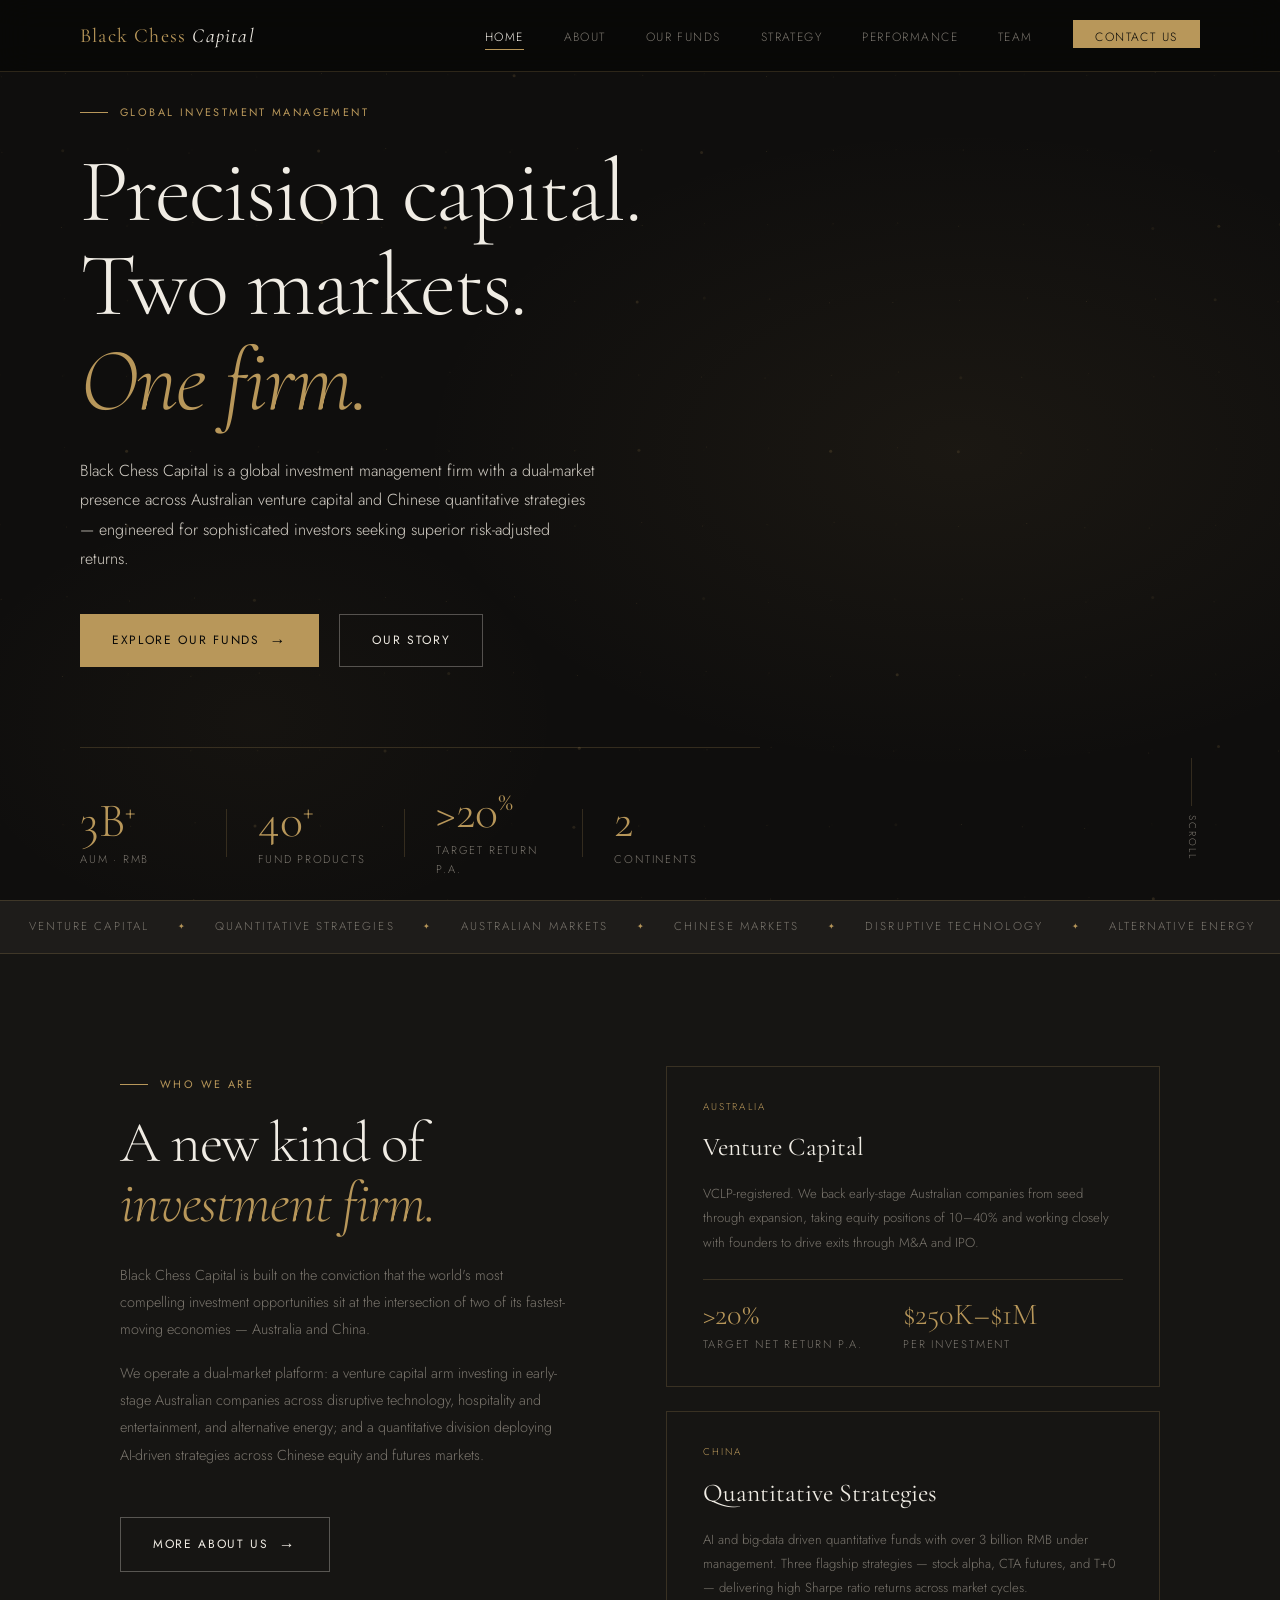
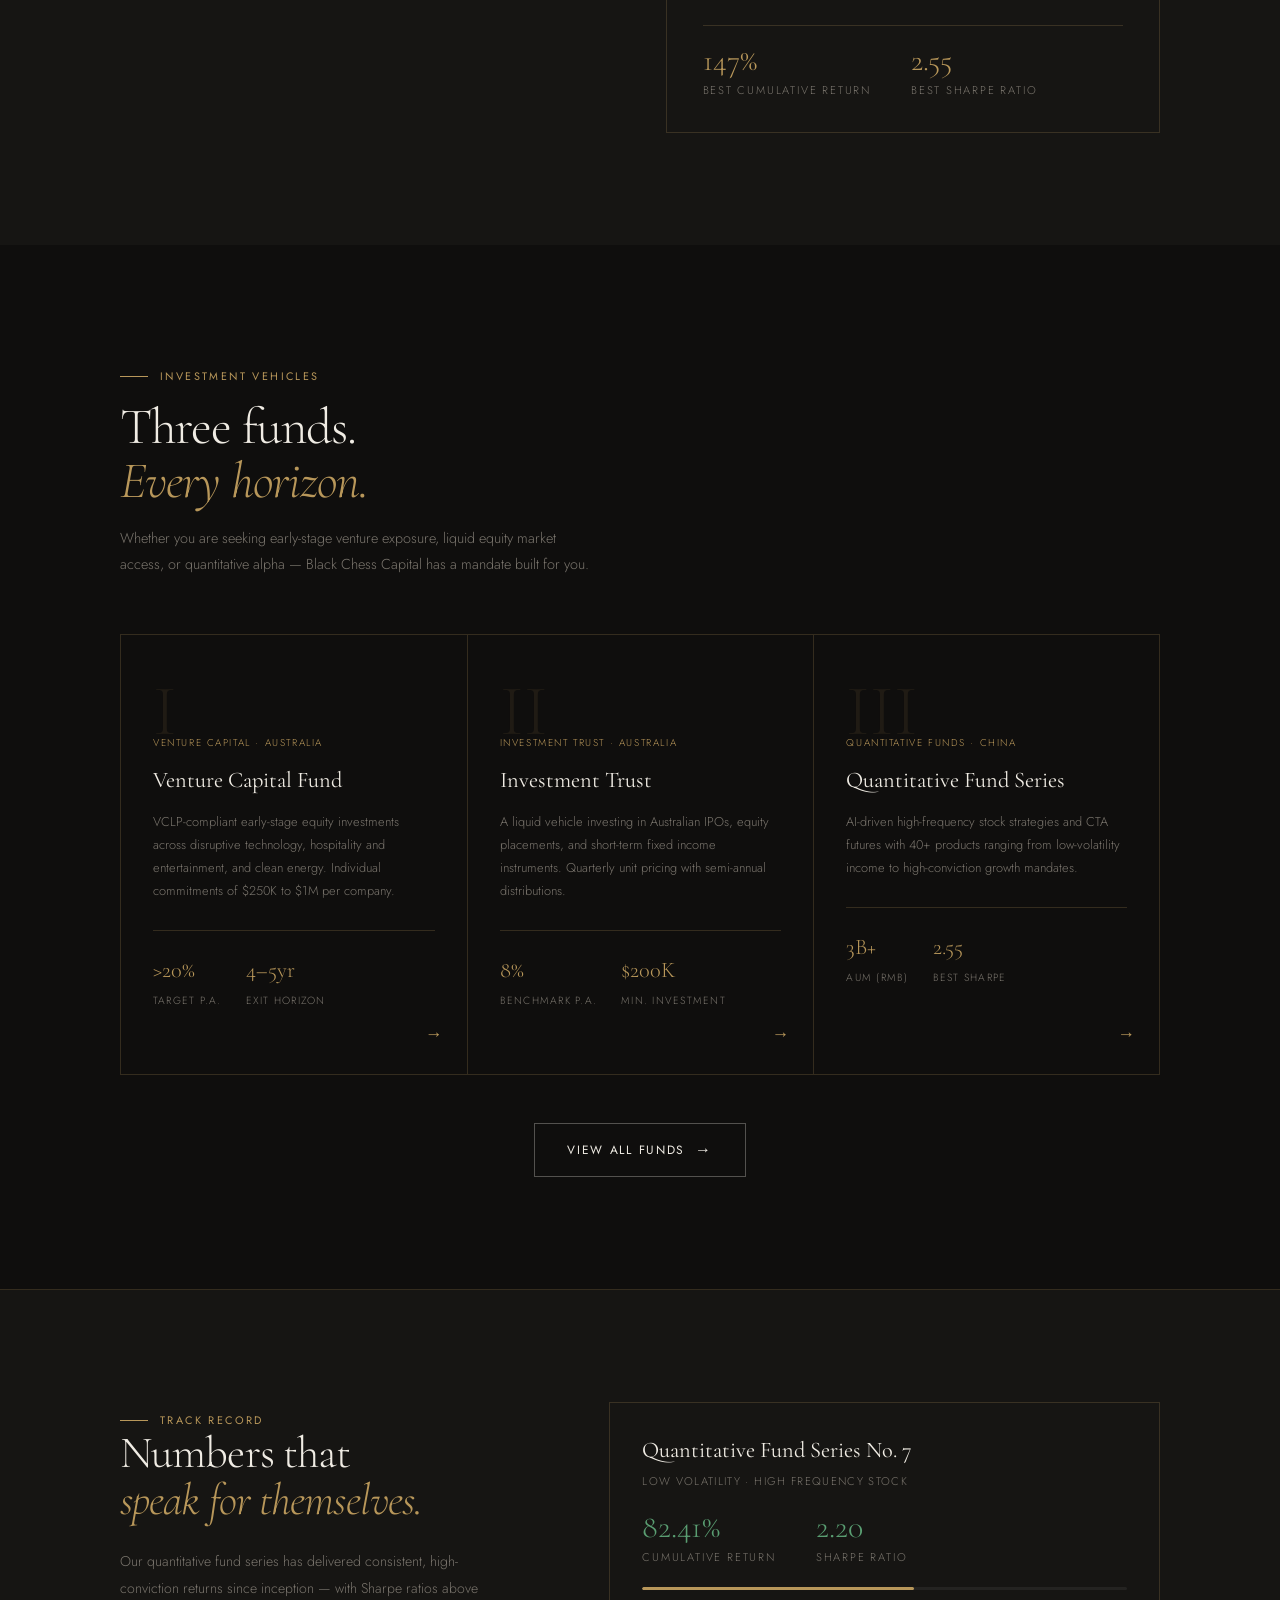
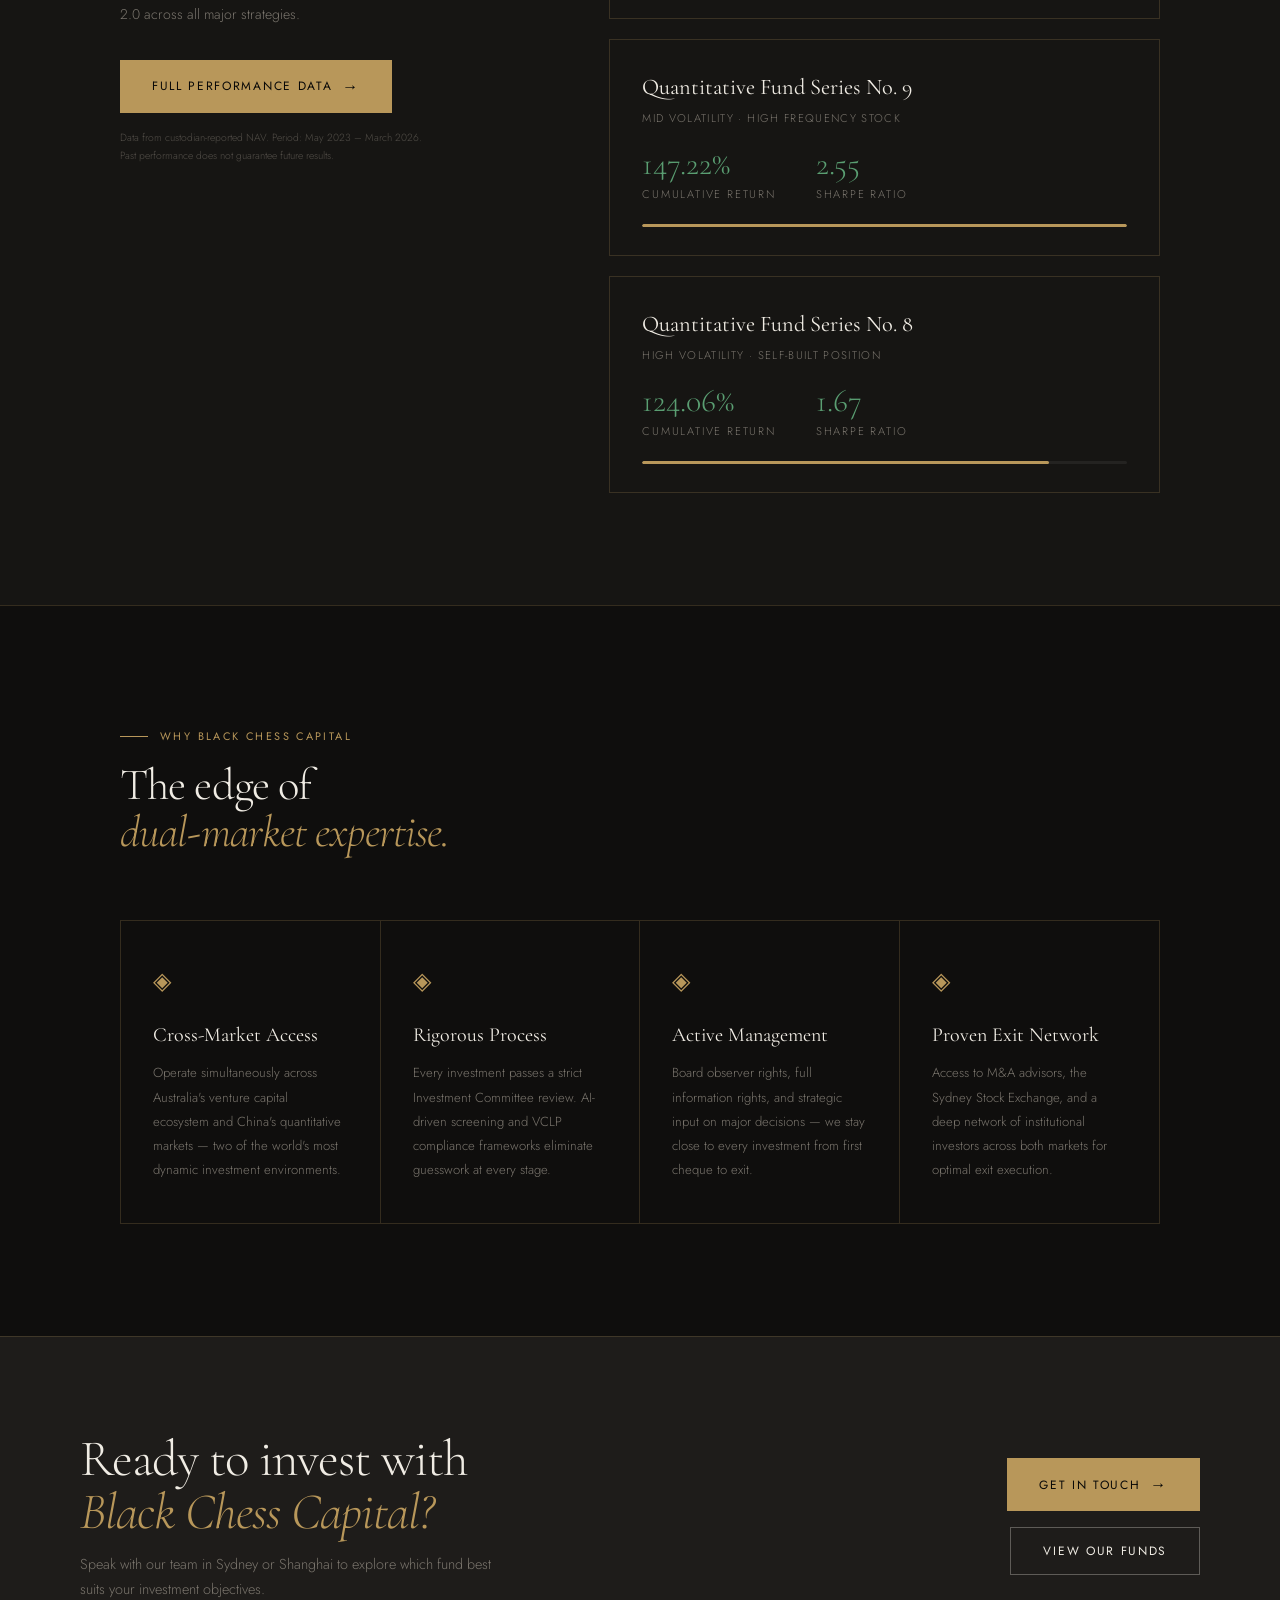
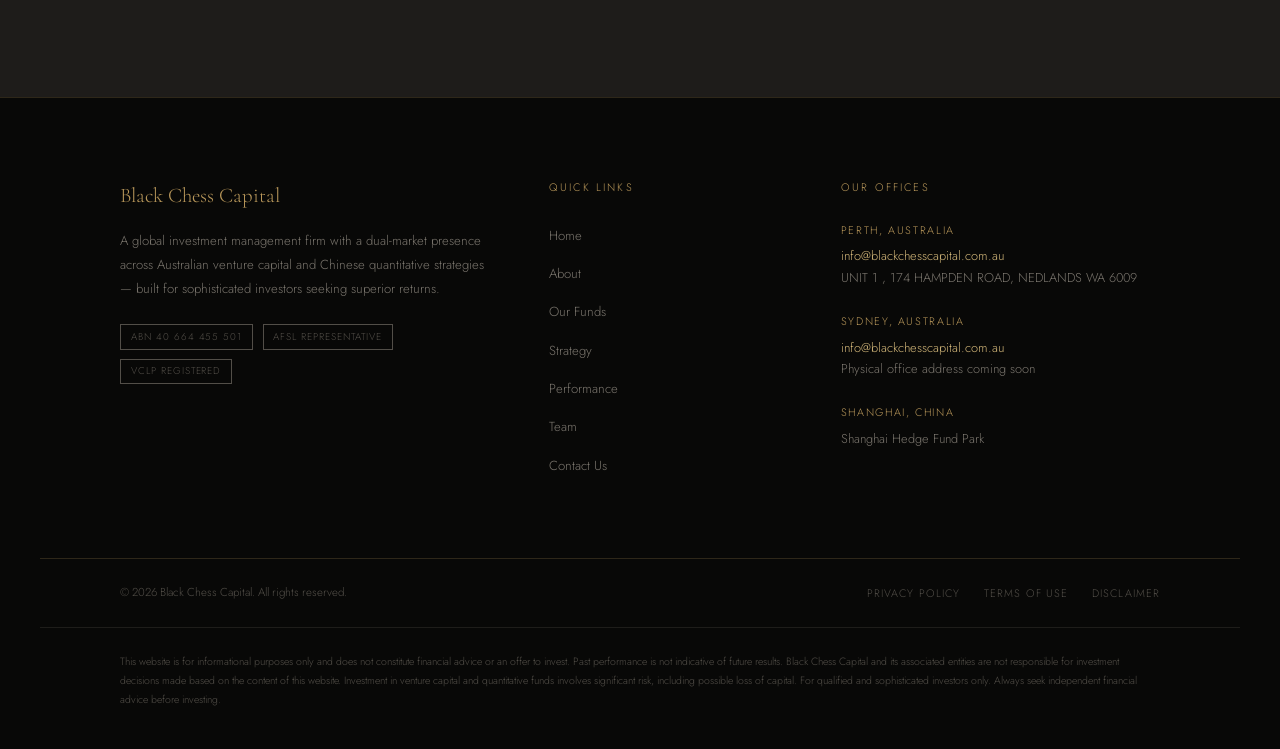
==== commit 5422af60: "change footer" ====
--- a/static/index.html
+++ b/static/index.html
@@ -528,16 +528,18 @@
     <div>
       <div class="footer-col-title">Our Offices</div>
       <div class="footer-office">
-        <div class="footer-office-city">Sydney, Australia</div>
-        <p>Chris Li<br><a href="mailto:Chris.Li@softwatercap.com.au">Chris.Li@softwatercap.com.au</a><br>+61 430 988 999</p>
+        <div class="footer-office-city">Perth, Australia</div>
+        <p><a href="mailto:info@blackchesscapital.com.au">info@blackchesscapital.com.au</a> <br>
+          UNIT 1 , 174 HAMPDEN ROAD, NEDLANDS WA 6009</p>
       </div>
       <div class="footer-office">
-        <div class="footer-office-city">Perth, Australia</div>
-        <p>Jake Zhou<br><a href="mailto:jakezhou88@outlook.com">jakezhou88@outlook.com</a><br>+61 452 188 526</p>
+        <div class="footer-office-city">Sydney, Australia <span style="font-size:0.6rem;color:var(--muted2);letter-spacing:0.1em;"></span></div>
+        <p><a href="mailto:info@blackchesscapital.com.au">info@blackchesscapital.com.au</a> <br>
+          Physical office address coming soon</p>
       </div>
       <div class="footer-office">
         <div class="footer-office-city">Shanghai, China</div>
-        <p>Registration No. P1019979<br>Shanghai Hedge Fund Park</p>
+        <p>Shanghai Hedge Fund Park</p>
       </div>
     </div>
   </div>
